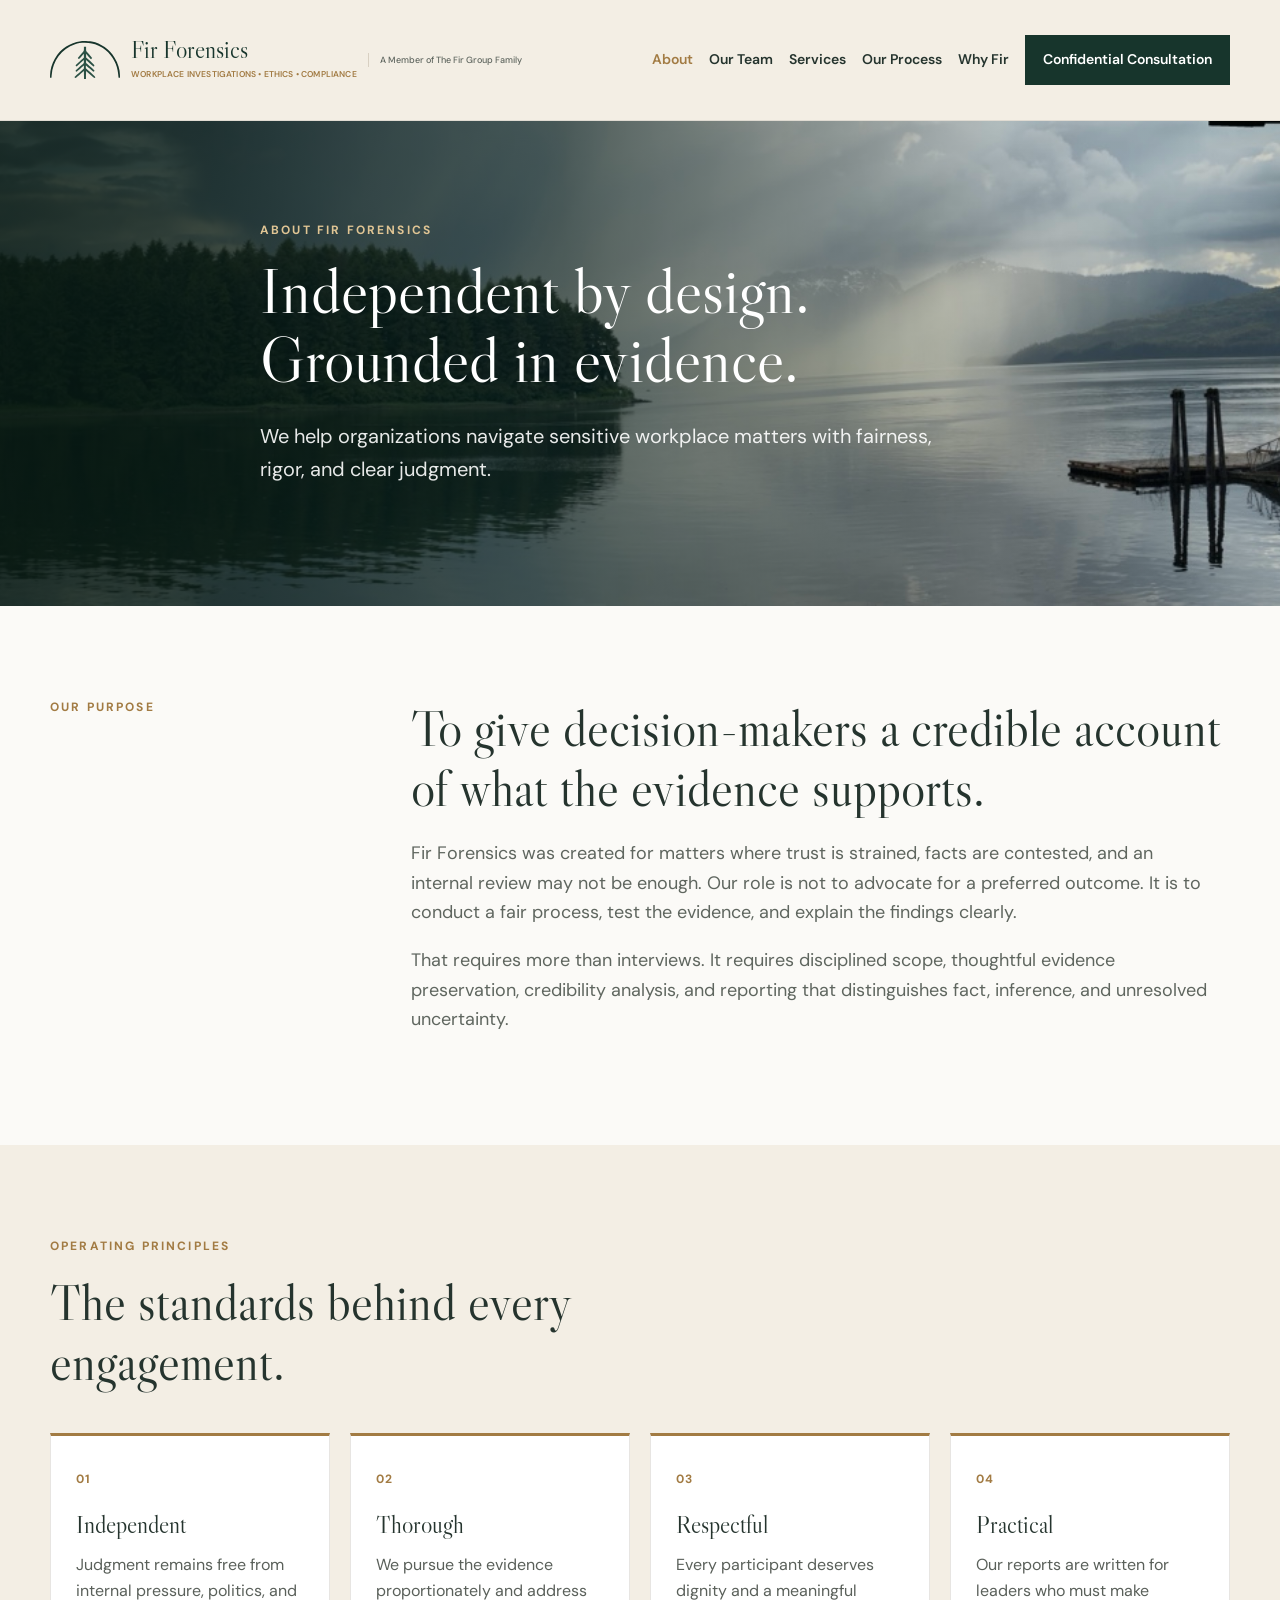
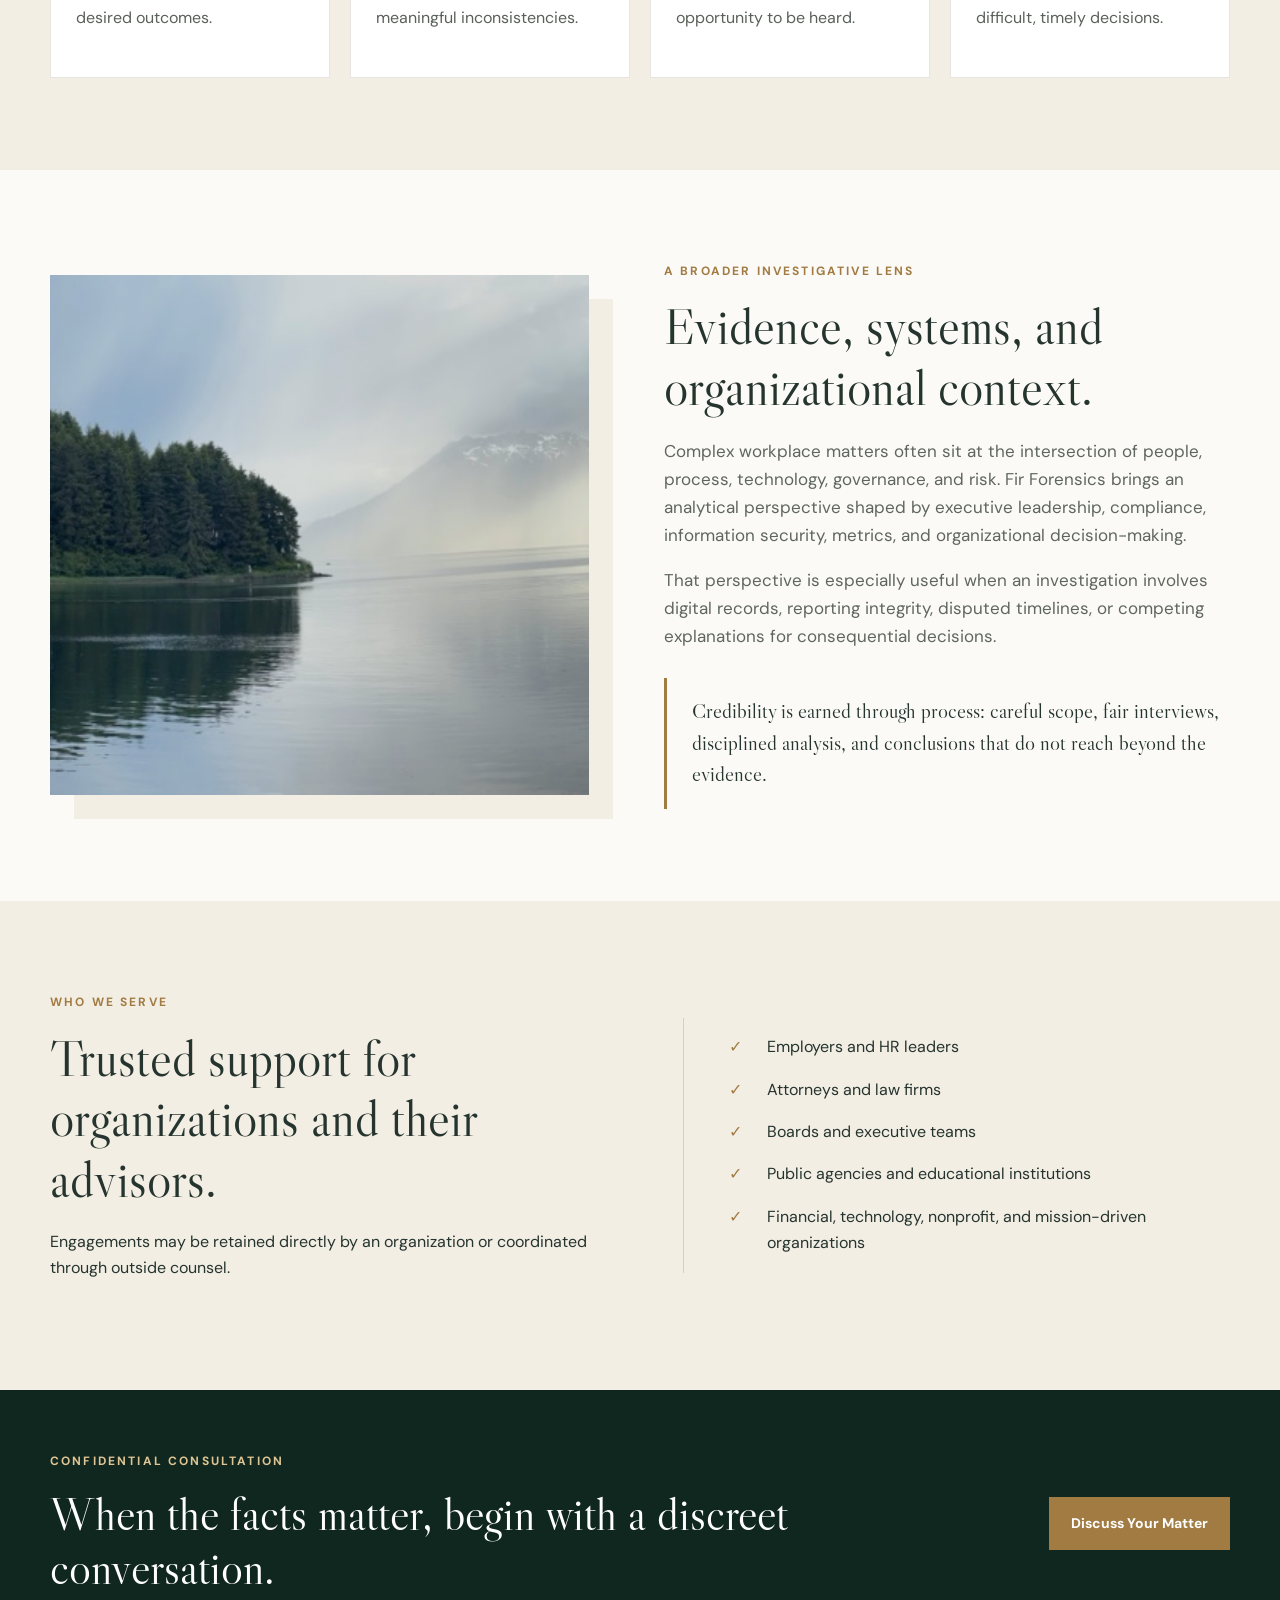
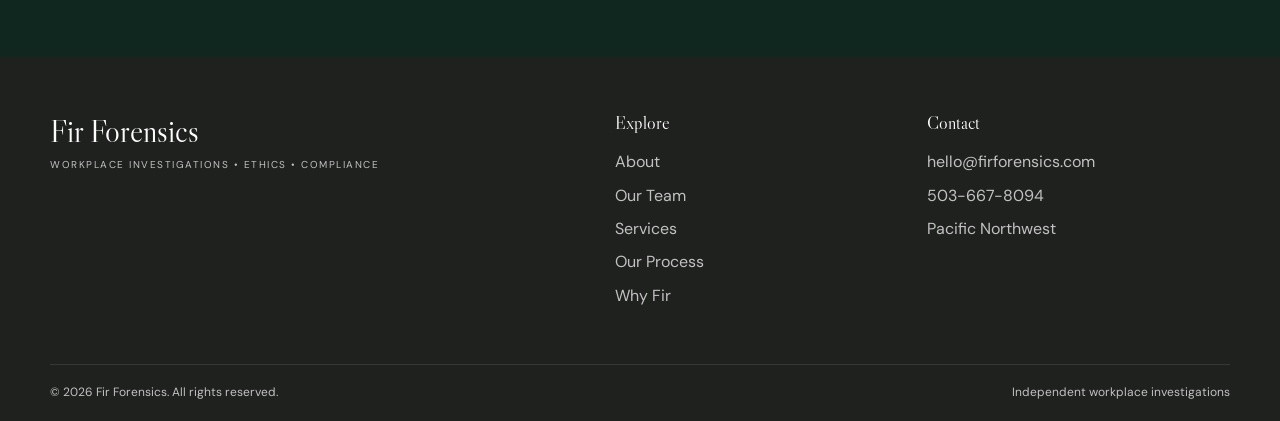
==== about.html @ 48d0655b "Replace hand-coded icon with direct trace of reference logo" ====
<!doctype html><html lang="en"><head><meta charset="utf-8"><meta name="viewport" content="width=device-width,initial-scale=1"><title>About | Fir Forensics</title><meta name="description" content="Learn about Fir Forensics and our independent, evidence-based approach to workplace investigations."><meta name="theme-color" content="#17352c"><link rel="preconnect" href="https://fonts.googleapis.com"><link rel="preconnect" href="https://fonts.gstatic.com" crossorigin><link href="https://fonts.googleapis.com/css2?family=DM+Sans:wght@400;500;600;700&family=Libre+Caslon+Display&display=swap" rel="stylesheet"><link rel="stylesheet" href="css/styles.css"></head><body data-page="about"><a class="skip-link" href="#main">Skip to content</a>
<header class="site-header">
  <div class="container header-inner">
    <div class="brand"><a class="brand-icon-link" href="index.html" aria-label="Fir Forensics home"><svg class="brand-icon" viewBox="0 0 288 156.141338" xmlns="http://www.w3.org/2000/svg" aria-hidden="true"><g transform="translate(-27.5,195.641338) scale(0.1,-0.1)"><path d="M1545 1950 c-251 -39 -419 -101 -603 -224 -208 -138 -340 -279 -476
-509 -111 -189 -186 -449 -189 -662 l-2 -110 30 0 30 0 7 95 c48 611 407 1086
965 1281 115 39 246 59 400 59 225 0 356 -28 569 -123 122 -54 156 -75 282
-176 301 -243 487 -595 523 -994 14 -153 13 -149 46 -145 l28 3 -1 115 c-2
232 -77 472 -222 710 -206 337 -566 591 -937 661 -124 23 -356 33 -450 19z" fill="#17352c"/><path d="M1670 1638 c0 -94 6 -85 -167 -280 -46 -51 -83 -98 -83 -104 0 -6 12
-20 26 -29 30 -20 19 -30 157 134 l62 74 3 -79 3 -79 -52 -45 c-93 -79 -292
-265 -295 -275 -2 -6 8 -18 22 -28 l25 -18 77 68 c42 37 109 97 147 133 l70
65 3 -59 c4 -68 4 -68 -113 -166 -45 -37 -117 -101 -160 -143 -80 -75 -80 -75
-61 -96 11 -11 23 -21 29 -21 10 0 88 65 220 183 l87 79 0 -65 0 -66 -66 -58
c-74 -64 -225 -198 -288 -254 -41 -37 -41 -37 -22 -58 11 -12 24 -21 30 -21
10 0 113 86 285 238 l60 54 3 -164 3 -163 40 0 40 0 1 95 c1 52 2 125 3 162
l1 68 151 -133 c180 -158 192 -166 213 -148 37 31 28 42 -272 305 l-102 89 0
59 c0 32 2 58 5 58 3 0 71 -59 151 -130 80 -72 151 -130 158 -130 16 0 49 36
45 48 -4 9 -55 55 -286 258 l-63 55 0 61 0 60 34 -29 c19 -15 85 -74 147 -130
63 -57 119 -103 126 -103 6 0 19 10 27 22 15 22 14 25 -39 78 -30 30 -109 102
-174 160 l-120 105 0 80 c0 77 0 79 17 60 113 -135 177 -205 187 -205 18 0 48
37 42 52 -4 11 -119 145 -218 255 -27 30 -29 38 -29 118 l0 85 -45 0 -45 0 0
-82z" fill="#2b5145"/></g></svg></a><div class="brand-textstack"><a class="brand-name-link" href="index.html"><strong class="brand-name">Fir Forensics</strong></a><small class="brand-tagline">Workplace Investigations &bull; Ethics &bull; Compliance</small></div><a class="group-badge" href="https://firgroup.org" target="_blank" rel="noopener">A Member of The Fir Group Family</a></div>
    <button class="nav-toggle" type="button" aria-label="Open navigation" aria-expanded="false"><span></span><span></span><span></span></button>
    <nav class="primary-nav" aria-label="Primary navigation">
      <a href="about.html" data-page="about">About</a>
      <a href="team.html" data-page="team">Our Team</a>
      <a href="services.html" data-page="services">Services</a>
      <a href="process.html" data-page="process">Our Process</a>
      <a href="why-fir.html" data-page="why">Why Fir</a>
      <a class="nav-cta" href="contact.html" data-page="contact">Confidential Consultation</a>
    </nav>
  </div>
</header><main id="main">
<section class="subhero about-hero"><div class="hero-shade"></div><div class="container subhero-content"><p class="eyebrow light">About Fir Forensics</p><h1>Independent by design. Grounded in evidence.</h1><p>We help organizations navigate sensitive workplace matters with fairness, rigor, and clear judgment.</p></div></section>
<section class="section"><div class="container split-heading"><p class="eyebrow">Our purpose</p><div><h2>To give decision-makers a credible account of what the evidence supports.</h2><p>Fir Forensics was created for matters where trust is strained, facts are contested, and an internal review may not be enough. Our role is not to advocate for a preferred outcome. It is to conduct a fair process, test the evidence, and explain the findings clearly.</p><p>That requires more than interviews. It requires disciplined scope, thoughtful evidence preservation, credibility analysis, and reporting that distinguishes fact, inference, and unresolved uncertainty.</p></div></div></section>
<section class="section cream"><div class="container"><div class="section-heading"><div><p class="eyebrow">Operating principles</p><h2>The standards behind every engagement.</h2></div></div><div class="card-grid four"><article class="value-card"><span>01</span><h3>Independent</h3><p>Judgment remains free from internal pressure, politics, and desired outcomes.</p></article><article class="value-card"><span>02</span><h3>Thorough</h3><p>We pursue the evidence proportionately and address meaningful inconsistencies.</p></article><article class="value-card"><span>03</span><h3>Respectful</h3><p>Every participant deserves dignity and a meaningful opportunity to be heard.</p></article><article class="value-card"><span>04</span><h3>Practical</h3><p>Our reports are written for leaders who must make difficult, timely decisions.</p></article></div></div></section>
<section class="section"><div class="container image-copy"><div class="photo-panel"></div><div><p class="eyebrow">A broader investigative lens</p><h2>Evidence, systems, and organizational context.</h2><p>Complex workplace matters often sit at the intersection of people, process, technology, governance, and risk. Fir Forensics brings an analytical perspective shaped by executive leadership, compliance, information security, metrics, and organizational decision-making.</p><p>That perspective is especially useful when an investigation involves digital records, reporting integrity, disputed timelines, or competing explanations for consequential decisions.</p><blockquote>Credibility is earned through process: careful scope, fair interviews, disciplined analysis, and conclusions that do not reach beyond the evidence.</blockquote></div></div></section>
<section class="section cream"><div class="container who-grid"><div><p class="eyebrow">Who we serve</p><h2>Trusted support for organizations and their advisors.</h2><p>Engagements may be retained directly by an organization or coordinated through outside counsel.</p></div><div class="audience-list"><p><span>✓</span>Employers and HR leaders</p><p><span>✓</span>Attorneys and law firms</p><p><span>✓</span>Boards and executive teams</p><p><span>✓</span>Public agencies and educational institutions</p><p><span>✓</span>Financial, technology, nonprofit, and mission-driven organizations</p></div></div></section></main><section class="final-cta">
  <div class="container final-cta-inner">
    <div><p class="eyebrow light">Confidential consultation</p><h2>When the facts matter, begin with a discreet conversation.</h2></div>
    <a class="button button-gold" href="contact.html">Discuss Your Matter</a>
  </div>
</section>
<footer class="site-footer">
  <div class="container footer-main">
    <a class="footer-brand" href="index.html"><strong>Fir Forensics</strong><span>Workplace Investigations • Ethics • Compliance</span></a>
    <div><h3>Explore</h3><a href="about.html">About</a><a href="team.html">Our Team</a><a href="services.html">Services</a><a href="process.html">Our Process</a><a href="why-fir.html">Why Fir</a></div>
    <div><h3>Contact</h3><a href="mailto:hello@firforensics.com">hello@firforensics.com</a><a href="tel:+15036678094">503-667-8094</a><span>Pacific Northwest</span></div>
  </div>
  <div class="container footer-bottom"><span>© <span id="year"></span> Fir Forensics. All rights reserved.</span><span>Independent workplace investigations</span></div>
</footer>
<script src="js/script.js"></script></body></html>
---- css/styles.css ----
:root{--forest:#17352c;--forest-dark:#10271f;--forest-soft:#2b5145;--gold:#a27b43;--gold-light:#c9a66f;--cream:#f3eee4;--paper:#fbfaf7;--ink:#25342e;--muted:#5f665f;--line:#d8d0c2;--serif:"Libre Caslon Display",Georgia,serif;--sans:"DM Sans",Arial,sans-serif}*{box-sizing:border-box}html{scroll-behavior:smooth}body{margin:0;color:var(--ink);background:var(--paper);font-family:var(--sans);line-height:1.65}a{color:inherit;text-decoration:none}img{max-width:100%}.container{width:min(1180px,calc(100% - 48px));margin:auto}.skip-link{position:absolute;left:-999px;top:8px;background:#fff;padding:10px;z-index:99}.skip-link:focus{left:8px}.group-badge{font-size:9px;letter-spacing:0;font-weight:500;color:var(--muted);white-space:nowrap}.group-badge:hover{color:var(--gold)}.site-header{position:relative;background:var(--cream);border-bottom:1px solid rgba(0,0,0,.08);z-index:10}.header-inner{min-height:120px;display:flex;align-items:center;justify-content:space-between;gap:30px}.brand{display:flex;align-items:center;gap:11px;color:var(--forest)}.brand-icon-link{display:flex;align-items:center}.brand-icon{display:block;width:70px;height:auto;flex-shrink:0}.brand-textstack{display:flex;flex-direction:column;justify-content:center;gap:1px}.brand-name{font:400 24px var(--serif);color:var(--forest);line-height:1;letter-spacing:.005em;white-space:nowrap}.brand-tagline{font-size:8.5px;letter-spacing:.02em;text-transform:uppercase;color:var(--gold);font-weight:600;white-space:nowrap;display:block}.group-badge{padding-left:11px;border-left:1px solid var(--line)}.primary-nav{display:flex;align-items:center;gap:16px;font-size:14px;font-weight:600}.primary-nav a{padding:8px 0;white-space:nowrap}.primary-nav a.active{color:var(--gold)}.nav-cta{background:var(--forest);color:#fff!important;padding:13px 18px!important}.nav-toggle{display:none;border:0;background:none;padding:8px}.nav-toggle span{display:block;width:25px;height:2px;background:var(--forest);margin:5px}.hero,.subhero{position:relative;background-size:cover;background-position:center;color:#fff}.home-hero{background-image:url('../images/gorge.jpeg')}.about-hero{background-image:url('../images/harbor-rain.jpeg');background-position:center 46%}.services-hero{background-image:url('../images/coastal-sunset.jpeg');background-position:center 54%}.process-hero{background-image:url('../images/harbor-rain.jpeg');background-position:center 62%}.why-hero{background-image:url('../images/coastal-sunset.jpeg');background-position:center 40%}.team-hero{background-image:url('../images/gorge.jpeg');background-position:center 58%}.contact-hero{background-image:linear-gradient(120deg,#10271f,#2b5145)}.home-hero{min-height:650px;display:flex;align-items:center;background-position:center 48%}.subhero{min-height:485px;display:flex;align-items:center;background-position:center 46%}.services-hero{background-position:center 54%}.process-hero{background-position:center 45%}.contact-hero{background-position:center 59%}.hero-shade{position:absolute;inset:0;background:linear-gradient(90deg,rgba(8,25,17,.86) 0%,rgba(8,25,17,.65) 44%,rgba(8,25,17,.18) 78%)}.hero-content,.subhero-content{position:relative;z-index:1;padding:95px 0;max-width:760px}.eyebrow{font-size:12px;text-transform:uppercase;letter-spacing:.18em;font-weight:700;color:var(--gold);margin:0 0 15px}.eyebrow.light{color:#e0c594}.hero h1,.subhero h1{font:400 clamp(47px,6vw,78px)/1.08 var(--serif);margin:0 0 25px}.subhero h1{font-size:clamp(43px,5vw,68px)}.hero-lede,.subhero-content>p:last-child{font-size:20px;max-width:690px;color:rgba(255,255,255,.9)}.button-row{display:flex;gap:14px;flex-wrap:wrap;margin-top:34px}.button{display:inline-flex;justify-content:center;align-items:center;padding:14px 21px;font-weight:700;font-size:14px;border:1px solid transparent}.button-gold{background:var(--gold);color:#fff}.button-ghost{border-color:rgba(255,255,255,.65);color:#fff}.button-dark{background:var(--forest);color:#fff}.trust-bar{background:var(--forest-dark);color:#fff}.trust-grid{display:grid;grid-template-columns:repeat(3,1fr)}.trust-grid div{padding:28px 34px;border-right:1px solid rgba(255,255,255,.12)}.trust-grid div:last-child{border:0}.trust-grid strong,.trust-grid span{display:block}.trust-grid strong{font:400 22px var(--serif);color:#e2c99f}.trust-grid span{font-size:13px;color:rgba(255,255,255,.72);margin-top:5px}.section{padding:92px 0}.cream{background:var(--cream)}.forest{background:var(--forest);color:#fff}.split-heading{display:grid;grid-template-columns:.7fr 2fr;gap:75px}.split-heading h2,.section-heading h2,.image-copy h2,.who-grid h2,.contact-layout h2,.process-preview h2{font:400 clamp(34px,4vw,52px)/1.18 var(--serif);margin:0 0 20px}.split-heading p:not(.eyebrow){font-size:18px;color:var(--muted);max-width:800px}.section-heading{display:flex;justify-content:space-between;gap:40px;align-items:end;margin-bottom:40px}.section-heading>div{max-width:760px}.section-heading h2{margin-bottom:0}.section-note,.section-heading>p{max-width:360px;color:var(--muted);font-size:14px}.text-link{color:var(--forest);font-weight:700}.text-link.light{color:#e0c594}.card-grid{display:grid;gap:20px}.card-grid.four{grid-template-columns:repeat(4,1fr)}.card-grid.three{grid-template-columns:repeat(3,1fr)}.service-card,.value-card{background:#fff;border:1px solid rgba(100,90,70,.15);border-top:3px solid var(--gold);padding:29px 25px;min-height:245px}.service-card span,.value-card>span{color:var(--gold);font-weight:700;font-size:12px;letter-spacing:.1em}.service-card h3,.value-card h3{font:400 24px/1.2 var(--serif);margin:20px 0 12px}.service-card p,.value-card p{color:#5a605a;margin:0}.why-grid{display:grid;grid-template-columns:1fr 1.1fr;gap:80px;align-items:start}.why-grid h2{font:400 clamp(35px,4vw,52px)/1.17 var(--serif);margin:0 0 18px}.why-grid>div:first-child>p:not(.eyebrow){color:rgba(255,255,255,.75);font-size:17px}.principle-list>div{display:grid;grid-template-columns:55px 1fr;gap:18px;padding:20px 0;border-bottom:1px solid rgba(255,255,255,.14)}.principle-list b{color:#d1ad72}.principle-list strong,.principle-list small{display:block}.principle-list strong{font:400 21px var(--serif)}.principle-list small{color:rgba(255,255,255,.67);margin-top:4px}.case-grid{display:grid;grid-template-columns:repeat(3,1fr);gap:22px}.case-grid article{background:#fff;border:1px solid var(--line);padding:30px}.case-grid span{color:var(--gold);font-size:11px;font-weight:700;text-transform:uppercase;letter-spacing:.15em}.case-grid h3{font:400 25px/1.25 var(--serif);margin:14px 0}.case-grid p{color:#59605a;font-size:15px}.process-preview{display:grid;grid-template-columns:1.05fr 1fr;gap:80px;align-items:center}.process-preview ol{list-style:none;margin:0;padding:0}.process-preview li{display:grid;grid-template-columns:55px 1fr;padding:16px 0;border-bottom:1px solid var(--line);font:400 22px var(--serif)}.process-preview li span{font:700 12px var(--sans);color:var(--gold)}.image-copy{display:grid;grid-template-columns:1fr 1.05fr;gap:75px;align-items:center}.image-copy.reverse .photo-panel{order:2}.photo-panel{min-height:520px;background:linear-gradient(rgba(23,53,44,.08),rgba(23,53,44,.08)),url('../images/harbor-rain.jpeg') center/cover;box-shadow:24px 24px 0 var(--cream)}.image-copy p:not(.eyebrow){color:var(--muted);font-size:17px}.image-copy blockquote{border-left:3px solid var(--gold);padding:18px 0 18px 25px;margin:28px 0 0;font:400 21px/1.5 var(--serif)}.who-grid{display:grid;grid-template-columns:1fr 1fr;gap:85px;align-items:center}.audience-list{border-left:1px solid var(--line);padding-left:45px}.audience-list p{display:grid;grid-template-columns:26px 1fr;gap:12px}.audience-list span{color:var(--gold)}.service-detail{padding:75px 0;background:#fff}.service-detail.alternate{background:var(--cream)}.detail-grid{display:grid;grid-template-columns:70px 1.35fr .75fr;gap:45px}.detail-number{font:400 40px var(--serif);color:var(--gold)}.detail-grid h2{font:400 clamp(32px,4vw,48px)/1.2 var(--serif);margin:0 0 15px}.detail-grid .lead{font:400 20px/1.55 var(--serif);color:#39483f}.detail-grid p{color:var(--muted)}.detail-grid aside{border-left:1px solid var(--line);padding-left:30px}.detail-grid aside h3{font:400 21px var(--serif)}.detail-grid ul{list-style:none;padding:0}.detail-grid li{padding:8px 0 8px 19px;border-bottom:1px solid rgba(0,0,0,.08);position:relative;color:#525a54}.detail-grid li:before{content:"";position:absolute;left:0;top:17px;width:6px;height:6px;border:1px solid var(--gold);transform:rotate(45deg)}.timeline{position:relative}.timeline:before{content:"";position:absolute;left:52px;top:0;bottom:0;width:1px;background:var(--line)}.timeline article{display:grid;grid-template-columns:105px 1fr;gap:30px;padding:0 0 60px}.timeline article>span{width:58px;height:58px;border-radius:50%;background:var(--forest);color:#fff;display:grid;place-items:center;font-weight:700;z-index:1}.timeline h2{font:400 clamp(29px,3.4vw,43px)/1.2 var(--serif);margin:0 0 13px}.timeline p{color:var(--muted);max-width:790px}.timeline ul{display:flex;gap:10px;flex-wrap:wrap;list-style:none;padding:0}.timeline li{background:#fff;border:1px solid var(--line);padding:7px 11px;font-size:13px}.differentiator-grid{display:grid;grid-template-columns:repeat(3,1fr);gap:1px;background:rgba(255,255,255,.13)}.differentiator-grid article{background:var(--forest);padding:35px}.differentiator-grid span{color:#d1ad72;font-size:12px;font-weight:700}.differentiator-grid h3{font:400 24px var(--serif)}.differentiator-grid p{color:rgba(255,255,255,.72)}.contact-layout{display:grid;grid-template-columns:1fr 1fr;gap:85px}.contact-layout>div>p{color:var(--muted);font-size:17px}.contact-details{display:grid;gap:20px;margin:35px 0}.contact-details div{border-bottom:1px solid var(--line);padding-bottom:14px}.contact-details small,.contact-details a,.contact-details span{display:block}.contact-details small{text-transform:uppercase;letter-spacing:.12em;color:var(--gold);font-weight:700}.contact-details a,.contact-details span{font:400 20px var(--serif);margin-top:4px}.notice{background:var(--cream);padding:18px;font-size:13px}.contact-form{background:#fff;border:1px solid var(--line);padding:35px;display:grid;gap:17px}.contact-form label{display:grid;gap:7px;font-size:13px;font-weight:700}.contact-form input,.contact-form select,.contact-form textarea{width:100%;border:1px solid #cfc7b9;background:#fbfaf7;padding:12px;font:inherit}.form-note{font-size:12px;color:var(--muted);margin:0}.final-cta{background:var(--forest-dark);color:#fff;padding:62px 0}.final-cta-inner{display:flex;justify-content:space-between;align-items:center;gap:40px}.final-cta h2{font:400 clamp(30px,4vw,46px)/1.18 var(--serif);margin:0;max-width:800px}.site-footer{background:#1f211f;color:rgba(255,255,255,.72)}.footer-main{display:grid;grid-template-columns:2fr 1fr 1.2fr;gap:60px;padding:55px 0}.footer-main>div{display:flex;flex-direction:column;gap:7px}.footer-main h3{font:400 18px var(--serif);color:#fff;margin:0 0 8px}.footer-brand strong,.footer-brand span{display:block}.footer-brand strong{font:400 31px var(--serif);color:#fff}.footer-brand span{font-size:10px;text-transform:uppercase;letter-spacing:.15em;margin-top:7px}.footer-bottom{border-top:1px solid rgba(255,255,255,.1);padding:18px 0;display:flex;justify-content:space-between;font-size:12px}.reveal{opacity:0;transform:translateY(15px);transition:.65s ease}.reveal.visible{opacity:1;transform:none}
@media(max-width:1040px){.nav-toggle{display:block}.primary-nav{display:none;position:absolute;top:104px;left:0;right:0;background:#fff;flex-direction:column;align-items:stretch;padding:25px 30px;box-shadow:0 15px 25px rgba(0,0,0,.1)}.primary-nav.open{display:flex}.nav-cta{text-align:center}.card-grid.four{grid-template-columns:repeat(2,1fr)}.case-grid,.differentiator-grid{grid-template-columns:1fr 1fr}.detail-grid{grid-template-columns:55px 1fr}.detail-grid aside{grid-column:2;border-left:0;border-top:1px solid var(--line);padding:25px 0 0}.split-heading,.why-grid,.image-copy,.who-grid,.process-preview,.contact-layout{grid-template-columns:1fr;gap:40px}.image-copy.reverse .photo-panel{order:0}.final-cta-inner{align-items:flex-start}.footer-main{grid-template-columns:1.4fr 1fr 1fr}}
@media(max-width:680px){.container{width:min(100% - 28px,1180px)}.header-inner{min-height:88px}.brand-icon{width:56px}.brand-name{font-size:20px}.brand-tagline{font-size:9px}.group-badge{display:none}.primary-nav{top:88px}.home-hero{min-height:600px;background-position:62% center}.subhero{min-height:430px;background-position:62% center}.hero-shade{background:rgba(8,25,17,.68)}.hero-content,.subhero-content{padding:70px 0}.section{padding:68px 0}.trust-grid,.card-grid.four,.card-grid.three,.case-grid,.differentiator-grid{grid-template-columns:1fr}.trust-grid div{border-right:0;border-bottom:1px solid rgba(255,255,255,.12)}.section-heading{display:block}.section-heading .text-link{display:inline-block;margin-top:18px}.service-card,.value-card{min-height:auto}.photo-panel{min-height:330px;box-shadow:12px 12px 0 var(--cream)}.detail-grid{grid-template-columns:1fr;gap:15px}.detail-grid aside{grid-column:auto}.timeline:before{left:27px}.timeline article{grid-template-columns:58px 1fr;gap:18px}.timeline article>span{width:54px;height:54px}.timeline ul{display:block}.final-cta-inner,.footer-bottom{flex-direction:column;align-items:flex-start}.footer-main{grid-template-columns:1fr;gap:30px}.contact-form{padding:24px}}
.team-grid{display:grid;gap:42px}.team-profile{display:grid;grid-template-columns:minmax(270px,.72fr) 1.35fr;gap:52px;align-items:stretch;background:#fff;border:1px solid var(--line);padding:28px}.team-profile.reverse{grid-template-columns:1.35fr minmax(270px,.72fr)}.team-profile.reverse img{order:2}.team-profile img{width:100%;height:100%;min-height:430px;object-fit:cover;object-position:center top}.team-copy{padding:20px 14px}.team-copy h2{font:400 clamp(34px,4vw,49px)/1.12 var(--serif);margin:0 0 18px}.team-copy>p:not(.eyebrow){color:var(--muted);font-size:16px}.team-copy ul{list-style:none;padding:0;margin:24px 0}.team-copy li{position:relative;padding:9px 0 9px 22px;border-bottom:1px solid rgba(0,0,0,.08)}.team-copy li:before{content:"";position:absolute;left:1px;top:18px;width:7px;height:7px;border:1px solid var(--gold);transform:rotate(45deg)}
@media(max-width:1000px){.team-profile,.team-profile.reverse{grid-template-columns:1fr}.team-profile.reverse img{order:0}.brand-icon{width:80px}.brand-name{font-size:26px}}
@media(max-width:680px){.brand-icon{width:52px}.brand-name{font-size:19px}.team-profile{padding:18px;gap:22px}.team-profile img{min-height:330px}.team-copy{padding:6px}}

/* Team page portrait refinement */
.team-profile,
.team-profile.reverse{
  grid-template-columns:220px 1fr;
  align-items:start;
}
.team-profile.reverse{
  grid-template-columns:1fr 220px;
}
.team-profile img{
  width:220px;
  height:220px;
  min-height:0;
  aspect-ratio:1 / 1;
  border-radius:50%;
  object-fit:cover;
  object-position:center top;
  border:6px solid #fff;
  box-shadow:0 0 0 1px var(--line),0 10px 28px rgba(16,39,31,.12);
  align-self:start;
}
@media(max-width:1000px){
  .team-profile,
  .team-profile.reverse{
    grid-template-columns:180px 1fr;
  }
  .team-profile.reverse{
    grid-template-columns:1fr 180px;
  }
  .team-profile img{
    width:180px;
    height:180px;
  }
}
@media(max-width:760px){
  .team-profile,
  .team-profile.reverse{
    grid-template-columns:1fr;
  }
  .team-profile.reverse img{
    order:0;
  }
  .team-profile img{
    width:160px;
    height:160px;
    justify-self:center;
  }
  .team-copy{
    text-align:left;
  }
}

/* Version 3.1 refinements */
.team-role{margin:-8px 0 20px;color:var(--forest);font:400 18px/1.55 var(--serif)}
.team-role em{color:var(--muted)}
.team-role strong{font-weight:400;color:var(--forest)}
.why-photo-panel{background-image:linear-gradient(rgba(23,53,44,.08),rgba(23,53,44,.08)),url('../images/gorge.jpeg');background-position:center 55%}

/* Version 3.2: equal co-founder presentation */
.team-grid{grid-template-columns:repeat(2,minmax(0,1fr));align-items:stretch}
.team-profile,.team-profile.reverse{grid-template-columns:170px 1fr;gap:30px;height:100%;align-items:start}
.team-profile.reverse img{order:0}
.team-profile img{width:170px;height:170px}
.team-copy{padding:6px 4px}
.team-copy h2{font-size:clamp(31px,3.2vw,43px);margin-bottom:12px}
.team-role{min-height:64px;margin:-4px 0 18px}
@media(max-width:1000px){.team-grid{grid-template-columns:1fr}.team-profile,.team-profile.reverse{grid-template-columns:180px 1fr}.team-profile img{width:180px;height:180px}.team-role{min-height:0}}
@media(max-width:760px){.team-profile,.team-profile.reverse{grid-template-columns:1fr}.team-profile img{width:155px;height:155px}}
@media(max-width:460px){.brand-tagline{white-space:normal;max-width:150px;line-height:1.35}.group-badge{white-space:normal;max-width:150px;line-height:1.35}.brand-icon{width:46px}.brand-name{font-size:17px}}
@media(max-width:1230px) and (min-width:1041px){.group-badge{white-space:normal;max-width:150px;line-height:1.3;font-size:8.5px}.brand-tagline{font-size:8px}.brand-icon{width:60px}.brand-name{font-size:21px}.brand{gap:9px}}
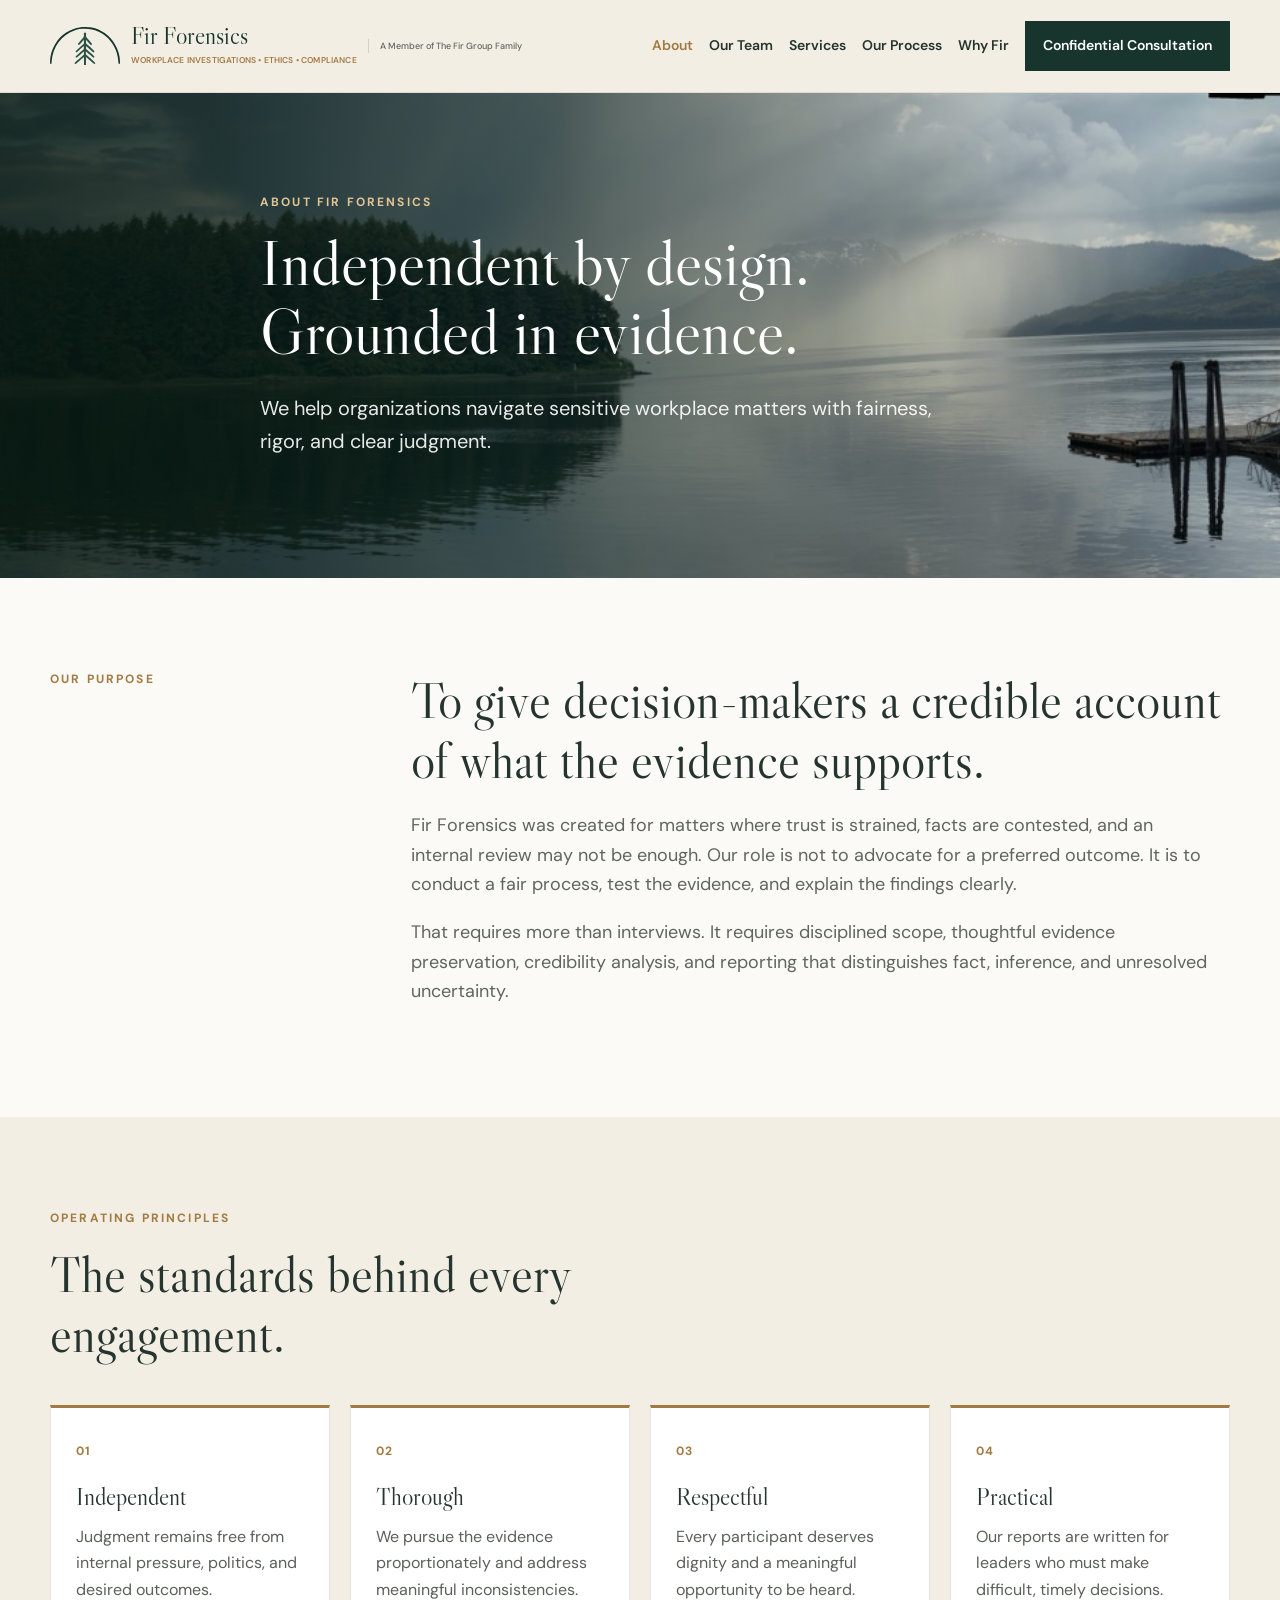
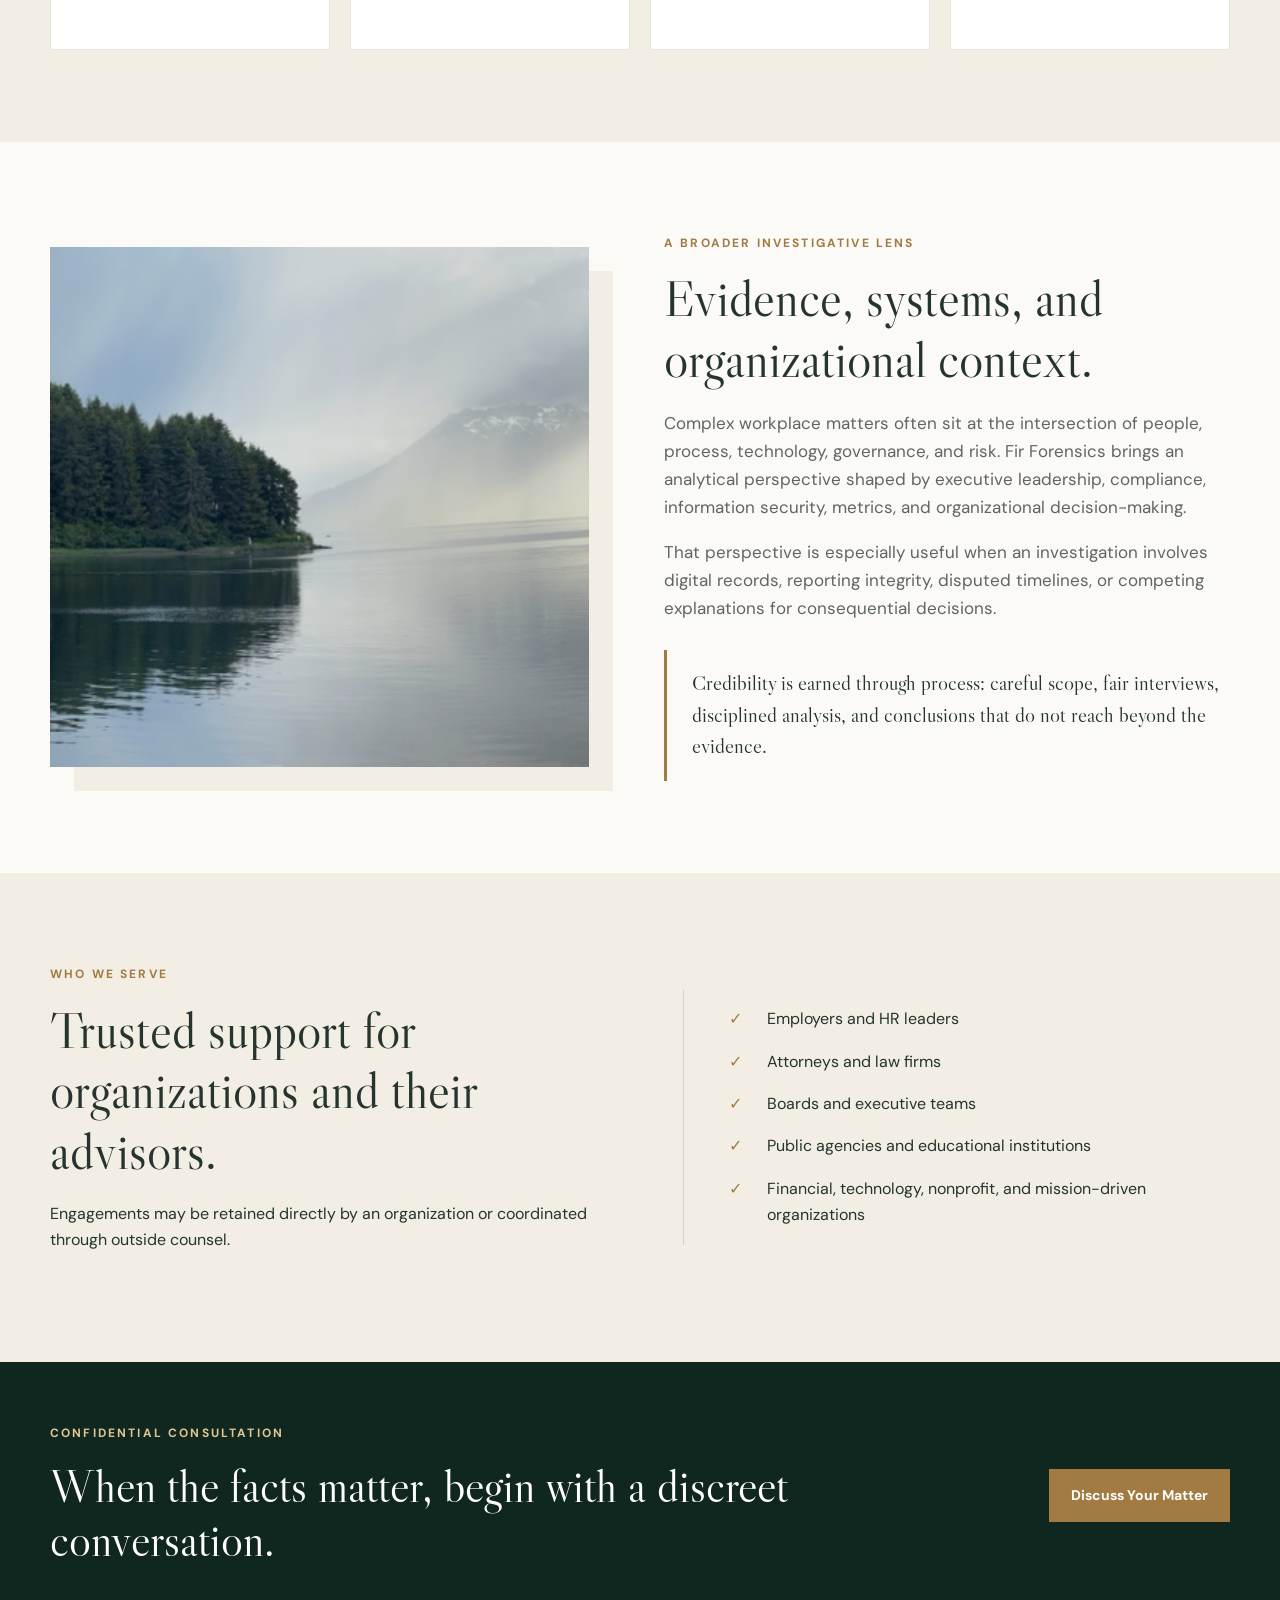
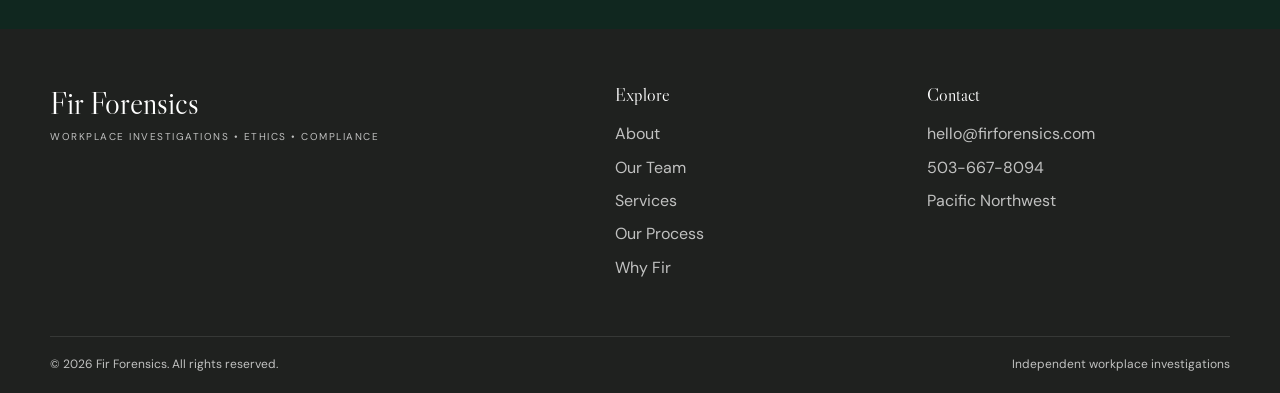
==== commit bab2aa9b: "Fix Why Fir page typography consistency and add favicons" ====
--- a/about.html
+++ b/about.html
@@ -1,4 +1,4 @@
-<!doctype html><html lang="en"><head><meta charset="utf-8"><meta name="viewport" content="width=device-width,initial-scale=1"><title>About | Fir Forensics</title><meta name="description" content="Learn about Fir Forensics and our independent, evidence-based approach to workplace investigations."><meta name="theme-color" content="#17352c"><link rel="preconnect" href="https://fonts.googleapis.com"><link rel="preconnect" href="https://fonts.gstatic.com" crossorigin><link href="https://fonts.googleapis.com/css2?family=DM+Sans:wght@400;500;600;700&family=Libre+Caslon+Display&display=swap" rel="stylesheet"><link rel="stylesheet" href="css/styles.css"></head><body data-page="about"><a class="skip-link" href="#main">Skip to content</a>
+<!doctype html><html lang="en"><head><link rel="icon" href="images/favicon.svg" type="image/svg+xml"><link rel="icon" href="images/favicon-32.png" sizes="32x32" type="image/png"><link rel="icon" href="images/favicon.ico" sizes="any"><link rel="apple-touch-icon" href="images/apple-touch-icon.png"><meta charset="utf-8"><meta name="viewport" content="width=device-width,initial-scale=1"><title>About | Fir Forensics</title><meta name="description" content="Learn about Fir Forensics and our independent, evidence-based approach to workplace investigations."><meta name="theme-color" content="#17352c"><link rel="preconnect" href="https://fonts.googleapis.com"><link rel="preconnect" href="https://fonts.gstatic.com" crossorigin><link href="https://fonts.googleapis.com/css2?family=DM+Sans:wght@400;500;600;700&family=Libre+Caslon+Display&display=swap" rel="stylesheet"><link rel="stylesheet" href="css/styles.css?v=12684427"></head><body data-page="about"><a class="skip-link" href="#main">Skip to content</a>
 <header class="site-header">
   <div class="container header-inner">
     <div class="brand"><a class="brand-icon-link" href="index.html" aria-label="Fir Forensics home"><svg class="brand-icon" viewBox="0 0 288 156.141338" xmlns="http://www.w3.org/2000/svg" aria-hidden="true"><g transform="translate(-27.5,195.641338) scale(0.1,-0.1)"><path d="M1545 1950 c-251 -39 -419 -101 -603 -224 -208 -138 -340 -279 -476
--- a/css/styles.css
+++ b/css/styles.css
@@ -1,4 +1,4 @@
-:root{--forest:#17352c;--forest-dark:#10271f;--forest-soft:#2b5145;--gold:#a27b43;--gold-light:#c9a66f;--cream:#f3eee4;--paper:#fbfaf7;--ink:#25342e;--muted:#5f665f;--line:#d8d0c2;--serif:"Libre Caslon Display",Georgia,serif;--sans:"DM Sans",Arial,sans-serif}*{box-sizing:border-box}html{scroll-behavior:smooth}body{margin:0;color:var(--ink);background:var(--paper);font-family:var(--sans);line-height:1.65}a{color:inherit;text-decoration:none}img{max-width:100%}.container{width:min(1180px,calc(100% - 48px));margin:auto}.skip-link{position:absolute;left:-999px;top:8px;background:#fff;padding:10px;z-index:99}.skip-link:focus{left:8px}.group-badge{font-size:9px;letter-spacing:0;font-weight:500;color:var(--muted);white-space:nowrap}.group-badge:hover{color:var(--gold)}.site-header{position:relative;background:var(--cream);border-bottom:1px solid rgba(0,0,0,.08);z-index:10}.header-inner{min-height:120px;display:flex;align-items:center;justify-content:space-between;gap:30px}.brand{display:flex;align-items:center;gap:11px;color:var(--forest)}.brand-icon-link{display:flex;align-items:center}.brand-icon{display:block;width:70px;height:auto;flex-shrink:0}.brand-textstack{display:flex;flex-direction:column;justify-content:center;gap:1px}.brand-name{font:400 24px var(--serif);color:var(--forest);line-height:1;letter-spacing:.005em;white-space:nowrap}.brand-tagline{font-size:8.5px;letter-spacing:.02em;text-transform:uppercase;color:var(--gold);font-weight:600;white-space:nowrap;display:block}.group-badge{padding-left:11px;border-left:1px solid var(--line)}.primary-nav{display:flex;align-items:center;gap:16px;font-size:14px;font-weight:600}.primary-nav a{padding:8px 0;white-space:nowrap}.primary-nav a.active{color:var(--gold)}.nav-cta{background:var(--forest);color:#fff!important;padding:13px 18px!important}.nav-toggle{display:none;border:0;background:none;padding:8px}.nav-toggle span{display:block;width:25px;height:2px;background:var(--forest);margin:5px}.hero,.subhero{position:relative;background-size:cover;background-position:center;color:#fff}.home-hero{background-image:url('../images/gorge.jpeg')}.about-hero{background-image:url('../images/harbor-rain.jpeg');background-position:center 46%}.services-hero{background-image:url('../images/coastal-sunset.jpeg');background-position:center 54%}.process-hero{background-image:url('../images/harbor-rain.jpeg');background-position:center 62%}.why-hero{background-image:url('../images/coastal-sunset.jpeg');background-position:center 40%}.team-hero{background-image:url('../images/gorge.jpeg');background-position:center 58%}.contact-hero{background-image:linear-gradient(120deg,#10271f,#2b5145)}.home-hero{min-height:650px;display:flex;align-items:center;background-position:center 48%}.subhero{min-height:485px;display:flex;align-items:center;background-position:center 46%}.services-hero{background-position:center 54%}.process-hero{background-position:center 45%}.contact-hero{background-position:center 59%}.hero-shade{position:absolute;inset:0;background:linear-gradient(90deg,rgba(8,25,17,.86) 0%,rgba(8,25,17,.65) 44%,rgba(8,25,17,.18) 78%)}.hero-content,.subhero-content{position:relative;z-index:1;padding:95px 0;max-width:760px}.eyebrow{font-size:12px;text-transform:uppercase;letter-spacing:.18em;font-weight:700;color:var(--gold);margin:0 0 15px}.eyebrow.light{color:#e0c594}.hero h1,.subhero h1{font:400 clamp(47px,6vw,78px)/1.08 var(--serif);margin:0 0 25px}.subhero h1{font-size:clamp(43px,5vw,68px)}.hero-lede,.subhero-content>p:last-child{font-size:20px;max-width:690px;color:rgba(255,255,255,.9)}.button-row{display:flex;gap:14px;flex-wrap:wrap;margin-top:34px}.button{display:inline-flex;justify-content:center;align-items:center;padding:14px 21px;font-weight:700;font-size:14px;border:1px solid transparent}.button-gold{background:var(--gold);color:#fff}.button-ghost{border-color:rgba(255,255,255,.65);color:#fff}.button-dark{background:var(--forest);color:#fff}.trust-bar{background:var(--forest-dark);color:#fff}.trust-grid{display:grid;grid-template-columns:repeat(3,1fr)}.trust-grid div{padding:28px 34px;border-right:1px solid rgba(255,255,255,.12)}.trust-grid div:last-child{border:0}.trust-grid strong,.trust-grid span{display:block}.trust-grid strong{font:400 22px var(--serif);color:#e2c99f}.trust-grid span{font-size:13px;color:rgba(255,255,255,.72);margin-top:5px}.section{padding:92px 0}.cream{background:var(--cream)}.forest{background:var(--forest);color:#fff}.split-heading{display:grid;grid-template-columns:.7fr 2fr;gap:75px}.split-heading h2,.section-heading h2,.image-copy h2,.who-grid h2,.contact-layout h2,.process-preview h2{font:400 clamp(34px,4vw,52px)/1.18 var(--serif);margin:0 0 20px}.split-heading p:not(.eyebrow){font-size:18px;color:var(--muted);max-width:800px}.section-heading{display:flex;justify-content:space-between;gap:40px;align-items:end;margin-bottom:40px}.section-heading>div{max-width:760px}.section-heading h2{margin-bottom:0}.section-note,.section-heading>p{max-width:360px;color:var(--muted);font-size:14px}.text-link{color:var(--forest);font-weight:700}.text-link.light{color:#e0c594}.card-grid{display:grid;gap:20px}.card-grid.four{grid-template-columns:repeat(4,1fr)}.card-grid.three{grid-template-columns:repeat(3,1fr)}.service-card,.value-card{background:#fff;border:1px solid rgba(100,90,70,.15);border-top:3px solid var(--gold);padding:29px 25px;min-height:245px}.service-card span,.value-card>span{color:var(--gold);font-weight:700;font-size:12px;letter-spacing:.1em}.service-card h3,.value-card h3{font:400 24px/1.2 var(--serif);margin:20px 0 12px}.service-card p,.value-card p{color:#5a605a;margin:0}.why-grid{display:grid;grid-template-columns:1fr 1.1fr;gap:80px;align-items:start}.why-grid h2{font:400 clamp(35px,4vw,52px)/1.17 var(--serif);margin:0 0 18px}.why-grid>div:first-child>p:not(.eyebrow){color:rgba(255,255,255,.75);font-size:17px}.principle-list>div{display:grid;grid-template-columns:55px 1fr;gap:18px;padding:20px 0;border-bottom:1px solid rgba(255,255,255,.14)}.principle-list b{color:#d1ad72}.principle-list strong,.principle-list small{display:block}.principle-list strong{font:400 21px var(--serif)}.principle-list small{color:rgba(255,255,255,.67);margin-top:4px}.case-grid{display:grid;grid-template-columns:repeat(3,1fr);gap:22px}.case-grid article{background:#fff;border:1px solid var(--line);padding:30px}.case-grid span{color:var(--gold);font-size:11px;font-weight:700;text-transform:uppercase;letter-spacing:.15em}.case-grid h3{font:400 25px/1.25 var(--serif);margin:14px 0}.case-grid p{color:#59605a;font-size:15px}.process-preview{display:grid;grid-template-columns:1.05fr 1fr;gap:80px;align-items:center}.process-preview ol{list-style:none;margin:0;padding:0}.process-preview li{display:grid;grid-template-columns:55px 1fr;padding:16px 0;border-bottom:1px solid var(--line);font:400 22px var(--serif)}.process-preview li span{font:700 12px var(--sans);color:var(--gold)}.image-copy{display:grid;grid-template-columns:1fr 1.05fr;gap:75px;align-items:center}.image-copy.reverse .photo-panel{order:2}.photo-panel{min-height:520px;background:linear-gradient(rgba(23,53,44,.08),rgba(23,53,44,.08)),url('../images/harbor-rain.jpeg') center/cover;box-shadow:24px 24px 0 var(--cream)}.image-copy p:not(.eyebrow){color:var(--muted);font-size:17px}.image-copy blockquote{border-left:3px solid var(--gold);padding:18px 0 18px 25px;margin:28px 0 0;font:400 21px/1.5 var(--serif)}.who-grid{display:grid;grid-template-columns:1fr 1fr;gap:85px;align-items:center}.audience-list{border-left:1px solid var(--line);padding-left:45px}.audience-list p{display:grid;grid-template-columns:26px 1fr;gap:12px}.audience-list span{color:var(--gold)}.service-detail{padding:75px 0;background:#fff}.service-detail.alternate{background:var(--cream)}.detail-grid{display:grid;grid-template-columns:70px 1.35fr .75fr;gap:45px}.detail-number{font:400 40px var(--serif);color:var(--gold)}.detail-grid h2{font:400 clamp(32px,4vw,48px)/1.2 var(--serif);margin:0 0 15px}.detail-grid .lead{font:400 20px/1.55 var(--serif);color:#39483f}.detail-grid p{color:var(--muted)}.detail-grid aside{border-left:1px solid var(--line);padding-left:30px}.detail-grid aside h3{font:400 21px var(--serif)}.detail-grid ul{list-style:none;padding:0}.detail-grid li{padding:8px 0 8px 19px;border-bottom:1px solid rgba(0,0,0,.08);position:relative;color:#525a54}.detail-grid li:before{content:"";position:absolute;left:0;top:17px;width:6px;height:6px;border:1px solid var(--gold);transform:rotate(45deg)}.timeline{position:relative}.timeline:before{content:"";position:absolute;left:52px;top:0;bottom:0;width:1px;background:var(--line)}.timeline article{display:grid;grid-template-columns:105px 1fr;gap:30px;padding:0 0 60px}.timeline article>span{width:58px;height:58px;border-radius:50%;background:var(--forest);color:#fff;display:grid;place-items:center;font-weight:700;z-index:1}.timeline h2{font:400 clamp(29px,3.4vw,43px)/1.2 var(--serif);margin:0 0 13px}.timeline p{color:var(--muted);max-width:790px}.timeline ul{display:flex;gap:10px;flex-wrap:wrap;list-style:none;padding:0}.timeline li{background:#fff;border:1px solid var(--line);padding:7px 11px;font-size:13px}.differentiator-grid{display:grid;grid-template-columns:repeat(3,1fr);gap:1px;background:rgba(255,255,255,.13)}.differentiator-grid article{background:var(--forest);padding:35px}.differentiator-grid span{color:#d1ad72;font-size:12px;font-weight:700}.differentiator-grid h3{font:400 24px var(--serif)}.differentiator-grid p{color:rgba(255,255,255,.72)}.contact-layout{display:grid;grid-template-columns:1fr 1fr;gap:85px}.contact-layout>div>p{color:var(--muted);font-size:17px}.contact-details{display:grid;gap:20px;margin:35px 0}.contact-details div{border-bottom:1px solid var(--line);padding-bottom:14px}.contact-details small,.contact-details a,.contact-details span{display:block}.contact-details small{text-transform:uppercase;letter-spacing:.12em;color:var(--gold);font-weight:700}.contact-details a,.contact-details span{font:400 20px var(--serif);margin-top:4px}.notice{background:var(--cream);padding:18px;font-size:13px}.contact-form{background:#fff;border:1px solid var(--line);padding:35px;display:grid;gap:17px}.contact-form label{display:grid;gap:7px;font-size:13px;font-weight:700}.contact-form input,.contact-form select,.contact-form textarea{width:100%;border:1px solid #cfc7b9;background:#fbfaf7;padding:12px;font:inherit}.form-note{font-size:12px;color:var(--muted);margin:0}.final-cta{background:var(--forest-dark);color:#fff;padding:62px 0}.final-cta-inner{display:flex;justify-content:space-between;align-items:center;gap:40px}.final-cta h2{font:400 clamp(30px,4vw,46px)/1.18 var(--serif);margin:0;max-width:800px}.site-footer{background:#1f211f;color:rgba(255,255,255,.72)}.footer-main{display:grid;grid-template-columns:2fr 1fr 1.2fr;gap:60px;padding:55px 0}.footer-main>div{display:flex;flex-direction:column;gap:7px}.footer-main h3{font:400 18px var(--serif);color:#fff;margin:0 0 8px}.footer-brand strong,.footer-brand span{display:block}.footer-brand strong{font:400 31px var(--serif);color:#fff}.footer-brand span{font-size:10px;text-transform:uppercase;letter-spacing:.15em;margin-top:7px}.footer-bottom{border-top:1px solid rgba(255,255,255,.1);padding:18px 0;display:flex;justify-content:space-between;font-size:12px}.reveal{opacity:0;transform:translateY(15px);transition:.65s ease}.reveal.visible{opacity:1;transform:none}
+:root{--forest:#17352c;--forest-dark:#10271f;--forest-soft:#2b5145;--gold:#a27b43;--gold-light:#c9a66f;--cream:#f3eee4;--paper:#fbfaf7;--ink:#25342e;--muted:#5f665f;--line:#d8d0c2;--serif:"Libre Caslon Display",Georgia,serif;--sans:"DM Sans",Arial,sans-serif}*{box-sizing:border-box}html{scroll-behavior:smooth}body{margin:0;color:var(--ink);background:var(--paper);font-family:var(--sans);line-height:1.65}a{color:inherit;text-decoration:none}img{max-width:100%}.container{width:min(1180px,calc(100% - 48px));margin:auto}.skip-link{position:absolute;left:-999px;top:8px;background:#fff;padding:10px;z-index:99}.skip-link:focus{left:8px}.group-badge{font-size:9px;letter-spacing:0;font-weight:500;color:var(--muted);white-space:nowrap}.group-badge:hover{color:var(--gold)}.site-header{position:relative;background:var(--cream);border-bottom:1px solid rgba(0,0,0,.08);z-index:10}.header-inner{min-height:92px;display:flex;align-items:center;justify-content:space-between;gap:30px}.brand{display:flex;align-items:center;gap:11px;color:var(--forest)}.brand-icon-link{display:flex;align-items:center}.brand-icon{display:block;width:70px;height:auto;flex-shrink:0}.brand-textstack{display:flex;flex-direction:column;justify-content:center;gap:1px}.brand-name{font:400 24px var(--serif);color:var(--forest);line-height:1;letter-spacing:.005em;white-space:nowrap}.brand-tagline{font-size:8.5px;letter-spacing:.02em;text-transform:uppercase;color:var(--gold);font-weight:600;white-space:nowrap;display:block}.group-badge{padding-left:11px;border-left:1px solid var(--line)}.primary-nav{display:flex;align-items:center;gap:16px;font-size:14px;font-weight:600}.primary-nav a{padding:8px 0;white-space:nowrap}.primary-nav a.active{color:var(--gold)}.nav-cta{background:var(--forest);color:#fff!important;padding:13px 18px!important}.nav-toggle{display:none;border:0;background:none;padding:8px}.nav-toggle span{display:block;width:25px;height:2px;background:var(--forest);margin:5px}.hero,.subhero{position:relative;background-size:cover;background-position:center;color:#fff}.home-hero{background-image:url('../images/gorge.jpeg')}.about-hero{background-image:url('../images/harbor-rain.jpeg');background-position:center 46%}.services-hero{background-image:url('../images/coastal-sunset.jpeg');background-position:center 54%}.process-hero{background-image:url('../images/harbor-rain.jpeg');background-position:center 62%}.why-hero{background-image:url('../images/coastal-sunset.jpeg');background-position:center 40%}.team-hero{background-image:url('../images/gorge.jpeg');background-position:center 58%}.contact-hero{background-image:linear-gradient(120deg,#10271f,#2b5145)}.home-hero{min-height:650px;display:flex;align-items:center;background-position:center 48%}.subhero{min-height:485px;display:flex;align-items:center;background-position:center 46%}.services-hero{background-position:center 54%}.process-hero{background-position:center 45%}.contact-hero{background-position:center 59%}.hero-shade{position:absolute;inset:0;background:linear-gradient(90deg,rgba(8,25,17,.86) 0%,rgba(8,25,17,.65) 44%,rgba(8,25,17,.18) 78%)}.hero-content,.subhero-content{position:relative;z-index:1;padding:95px 0;max-width:760px}.eyebrow{font-size:12px;text-transform:uppercase;letter-spacing:.18em;font-weight:700;color:var(--gold);margin:0 0 15px}.eyebrow.light{color:#e0c594}.hero h1,.subhero h1{font:400 clamp(47px,6vw,78px)/1.08 var(--serif);margin:0 0 25px}.subhero h1{font-size:clamp(43px,5vw,68px)}.hero-lede,.subhero-content>p:last-child{font-size:20px;max-width:690px;color:rgba(255,255,255,.9)}.button-row{display:flex;gap:14px;flex-wrap:wrap;margin-top:34px}.button{display:inline-flex;justify-content:center;align-items:center;padding:14px 21px;font-weight:700;font-size:14px;border:1px solid transparent}.button-gold{background:var(--gold);color:#fff}.button-ghost{border-color:rgba(255,255,255,.65);color:#fff}.button-dark{background:var(--forest);color:#fff}.trust-bar{background:var(--forest-dark);color:#fff}.trust-grid{display:grid;grid-template-columns:repeat(3,1fr)}.trust-grid div{padding:28px 34px;border-right:1px solid rgba(255,255,255,.12)}.trust-grid div:last-child{border:0}.trust-grid strong,.trust-grid span{display:block}.trust-grid strong{font:400 22px var(--serif);color:#e2c99f}.trust-grid span{font-size:13px;color:rgba(255,255,255,.72);margin-top:5px}.section{padding:92px 0}.cream{background:var(--cream)}.forest{background:var(--forest);color:#fff}.split-heading{display:grid;grid-template-columns:.7fr 2fr;gap:75px}.split-heading h2,.section-heading h2,.image-copy h2,.who-grid h2,.contact-layout h2,.process-preview h2{font:400 clamp(34px,4vw,52px)/1.18 var(--serif);margin:0 0 20px}.split-heading p:not(.eyebrow){font-size:18px;color:var(--muted);max-width:800px}.section-heading{display:flex;justify-content:space-between;gap:40px;align-items:end;margin-bottom:40px}.section-heading>div{max-width:760px}.section-heading h2{margin-bottom:0}.section-note,.section-heading>p{max-width:360px;color:var(--muted);font-size:14px}.text-link{color:var(--forest);font-weight:700}.text-link.light{color:#e0c594}.card-grid{display:grid;gap:20px}.card-grid.four{grid-template-columns:repeat(4,1fr)}.card-grid.three{grid-template-columns:repeat(3,1fr)}.service-card,.value-card{background:#fff;border:1px solid rgba(100,90,70,.15);border-top:3px solid var(--gold);padding:29px 25px;min-height:245px}.service-card span,.value-card>span{color:var(--gold);font-weight:700;font-size:12px;letter-spacing:.1em}.service-card h3,.value-card h3{font:400 24px/1.2 var(--serif);margin:20px 0 12px}.service-card p,.value-card p{color:#5a605a;margin:0}.why-grid{display:grid;grid-template-columns:1fr 1.1fr;gap:80px;align-items:start}.why-grid h2{font:400 clamp(35px,4vw,52px)/1.17 var(--serif);margin:0 0 18px}.why-grid>div:first-child>p:not(.eyebrow){color:rgba(255,255,255,.75);font-size:17px}.principle-list>div{display:grid;grid-template-columns:55px 1fr;gap:18px;padding:20px 0;border-bottom:1px solid rgba(255,255,255,.14)}.principle-list b{color:#d1ad72}.principle-list strong,.principle-list small{display:block}.principle-list strong{font:400 21px var(--serif)}.principle-list small{color:rgba(255,255,255,.67);margin-top:4px}.case-grid{display:grid;grid-template-columns:repeat(3,1fr);gap:22px}.case-grid article{background:#fff;border:1px solid var(--line);padding:30px}.case-grid span{color:var(--gold);font-size:11px;font-weight:700;text-transform:uppercase;letter-spacing:.15em}.case-grid h3{font:400 25px/1.25 var(--serif);margin:14px 0}.case-grid p{color:#59605a;font-size:15px}.process-preview{display:grid;grid-template-columns:1.05fr 1fr;gap:80px;align-items:center}.process-preview ol{list-style:none;margin:0;padding:0}.process-preview li{display:grid;grid-template-columns:55px 1fr;padding:16px 0;border-bottom:1px solid var(--line);font:400 22px var(--serif)}.process-preview li span{font:700 12px var(--sans);color:var(--gold)}.image-copy{display:grid;grid-template-columns:1fr 1.05fr;gap:75px;align-items:center}.image-copy.reverse .photo-panel{order:2}.photo-panel{min-height:520px;background:linear-gradient(rgba(23,53,44,.08),rgba(23,53,44,.08)),url('../images/harbor-rain.jpeg') center/cover;box-shadow:24px 24px 0 var(--cream)}.image-copy p:not(.eyebrow){color:var(--muted);font-size:17px}.image-copy blockquote{border-left:3px solid var(--gold);padding:18px 0 18px 25px;margin:28px 0 0;font:400 21px/1.5 var(--serif)}.who-grid{display:grid;grid-template-columns:1fr 1fr;gap:85px;align-items:center}.audience-list{border-left:1px solid var(--line);padding-left:45px}.audience-list p{display:grid;grid-template-columns:26px 1fr;gap:12px}.audience-list span{color:var(--gold)}.service-detail{padding:75px 0;background:#fff}.service-detail.alternate{background:var(--cream)}.detail-grid{display:grid;grid-template-columns:70px 1.35fr .75fr;gap:45px}.detail-number{font:400 40px var(--serif);color:var(--gold)}.detail-grid h2{font:400 clamp(32px,4vw,48px)/1.2 var(--serif);margin:0 0 15px}.detail-grid .lead{font:400 20px/1.55 var(--serif);color:#39483f}.detail-grid p{color:var(--muted)}.detail-grid aside{border-left:1px solid var(--line);padding-left:30px}.detail-grid aside h3{font:400 21px var(--serif)}.detail-grid ul{list-style:none;padding:0}.detail-grid li{padding:8px 0 8px 19px;border-bottom:1px solid rgba(0,0,0,.08);position:relative;color:#525a54}.detail-grid li:before{content:"";position:absolute;left:0;top:17px;width:6px;height:6px;border:1px solid var(--gold);transform:rotate(45deg)}.timeline{position:relative}.timeline:before{content:"";position:absolute;left:52px;top:0;bottom:0;width:1px;background:var(--line)}.timeline article{display:grid;grid-template-columns:105px 1fr;gap:30px;padding:0 0 60px}.timeline article>span{width:58px;height:58px;border-radius:50%;background:var(--forest);color:#fff;display:grid;place-items:center;font-weight:700;z-index:1}.timeline h2{font:400 clamp(29px,3.4vw,43px)/1.2 var(--serif);margin:0 0 13px}.timeline p{color:var(--muted);max-width:790px}.timeline ul{display:flex;gap:10px;flex-wrap:wrap;list-style:none;padding:0}.timeline li{background:#fff;border:1px solid var(--line);padding:7px 11px;font-size:13px}.differentiator-grid{display:grid;grid-template-columns:repeat(3,1fr);gap:1px;background:rgba(255,255,255,.13)}.differentiator-grid article{background:var(--forest);padding:35px}.differentiator-grid span{color:#d1ad72;font-size:12px;font-weight:700}.differentiator-grid h3{font:400 24px var(--serif)}.differentiator-grid p{color:rgba(255,255,255,.72)}.contact-layout{display:grid;grid-template-columns:1fr 1fr;gap:85px}.contact-layout>div>p{color:var(--muted);font-size:17px}.contact-details{display:grid;gap:20px;margin:35px 0}.contact-details div{border-bottom:1px solid var(--line);padding-bottom:14px}.contact-details small,.contact-details a,.contact-details span{display:block}.contact-details small{text-transform:uppercase;letter-spacing:.12em;color:var(--gold);font-weight:700}.contact-details a,.contact-details span{font:400 20px var(--serif);margin-top:4px}.notice{background:var(--cream);padding:18px;font-size:13px}.contact-form{background:#fff;border:1px solid var(--line);padding:35px;display:grid;gap:17px}.contact-form label{display:grid;gap:7px;font-size:13px;font-weight:700}.contact-form input,.contact-form select,.contact-form textarea{width:100%;border:1px solid #cfc7b9;background:#fbfaf7;padding:12px;font:inherit}.form-note{font-size:12px;color:var(--muted);margin:0}.final-cta{background:var(--forest-dark);color:#fff;padding:62px 0}.final-cta-inner{display:flex;justify-content:space-between;align-items:center;gap:40px}.final-cta h2{font:400 clamp(30px,4vw,46px)/1.18 var(--serif);margin:0;max-width:800px}.site-footer{background:#1f211f;color:rgba(255,255,255,.72)}.footer-main{display:grid;grid-template-columns:2fr 1fr 1.2fr;gap:60px;padding:55px 0}.footer-main>div{display:flex;flex-direction:column;gap:7px}.footer-main h3{font:400 18px var(--serif);color:#fff;margin:0 0 8px}.footer-brand strong,.footer-brand span{display:block}.footer-brand strong{font:400 31px var(--serif);color:#fff}.footer-brand span{font-size:10px;text-transform:uppercase;letter-spacing:.15em;margin-top:7px}.footer-bottom{border-top:1px solid rgba(255,255,255,.1);padding:18px 0;display:flex;justify-content:space-between;font-size:12px}.reveal{opacity:0;transform:translateY(15px);transition:.65s ease}.reveal.visible{opacity:1;transform:none}
 @media(max-width:1040px){.nav-toggle{display:block}.primary-nav{display:none;position:absolute;top:104px;left:0;right:0;background:#fff;flex-direction:column;align-items:stretch;padding:25px 30px;box-shadow:0 15px 25px rgba(0,0,0,.1)}.primary-nav.open{display:flex}.nav-cta{text-align:center}.card-grid.four{grid-template-columns:repeat(2,1fr)}.case-grid,.differentiator-grid{grid-template-columns:1fr 1fr}.detail-grid{grid-template-columns:55px 1fr}.detail-grid aside{grid-column:2;border-left:0;border-top:1px solid var(--line);padding:25px 0 0}.split-heading,.why-grid,.image-copy,.who-grid,.process-preview,.contact-layout{grid-template-columns:1fr;gap:40px}.image-copy.reverse .photo-panel{order:0}.final-cta-inner{align-items:flex-start}.footer-main{grid-template-columns:1.4fr 1fr 1fr}}
 @media(max-width:680px){.container{width:min(100% - 28px,1180px)}.header-inner{min-height:88px}.brand-icon{width:56px}.brand-name{font-size:20px}.brand-tagline{font-size:9px}.group-badge{display:none}.primary-nav{top:88px}.home-hero{min-height:600px;background-position:62% center}.subhero{min-height:430px;background-position:62% center}.hero-shade{background:rgba(8,25,17,.68)}.hero-content,.subhero-content{padding:70px 0}.section{padding:68px 0}.trust-grid,.card-grid.four,.card-grid.three,.case-grid,.differentiator-grid{grid-template-columns:1fr}.trust-grid div{border-right:0;border-bottom:1px solid rgba(255,255,255,.12)}.section-heading{display:block}.section-heading .text-link{display:inline-block;margin-top:18px}.service-card,.value-card{min-height:auto}.photo-panel{min-height:330px;box-shadow:12px 12px 0 var(--cream)}.detail-grid{grid-template-columns:1fr;gap:15px}.detail-grid aside{grid-column:auto}.timeline:before{left:27px}.timeline article{grid-template-columns:58px 1fr;gap:18px}.timeline article>span{width:54px;height:54px}.timeline ul{display:block}.final-cta-inner,.footer-bottom{flex-direction:column;align-items:flex-start}.footer-main{grid-template-columns:1fr;gap:30px}.contact-form{padding:24px}}
 .team-grid{display:grid;gap:42px}.team-profile{display:grid;grid-template-columns:minmax(270px,.72fr) 1.35fr;gap:52px;align-items:stretch;background:#fff;border:1px solid var(--line);padding:28px}.team-profile.reverse{grid-template-columns:1.35fr minmax(270px,.72fr)}.team-profile.reverse img{order:2}.team-profile img{width:100%;height:100%;min-height:430px;object-fit:cover;object-position:center top}.team-copy{padding:20px 14px}.team-copy h2{font:400 clamp(34px,4vw,49px)/1.12 var(--serif);margin:0 0 18px}.team-copy>p:not(.eyebrow){color:var(--muted);font-size:16px}.team-copy ul{list-style:none;padding:0;margin:24px 0}.team-copy li{position:relative;padding:9px 0 9px 22px;border-bottom:1px solid rgba(0,0,0,.08)}.team-copy li:before{content:"";position:absolute;left:1px;top:18px;width:7px;height:7px;border:1px solid var(--gold);transform:rotate(45deg)}
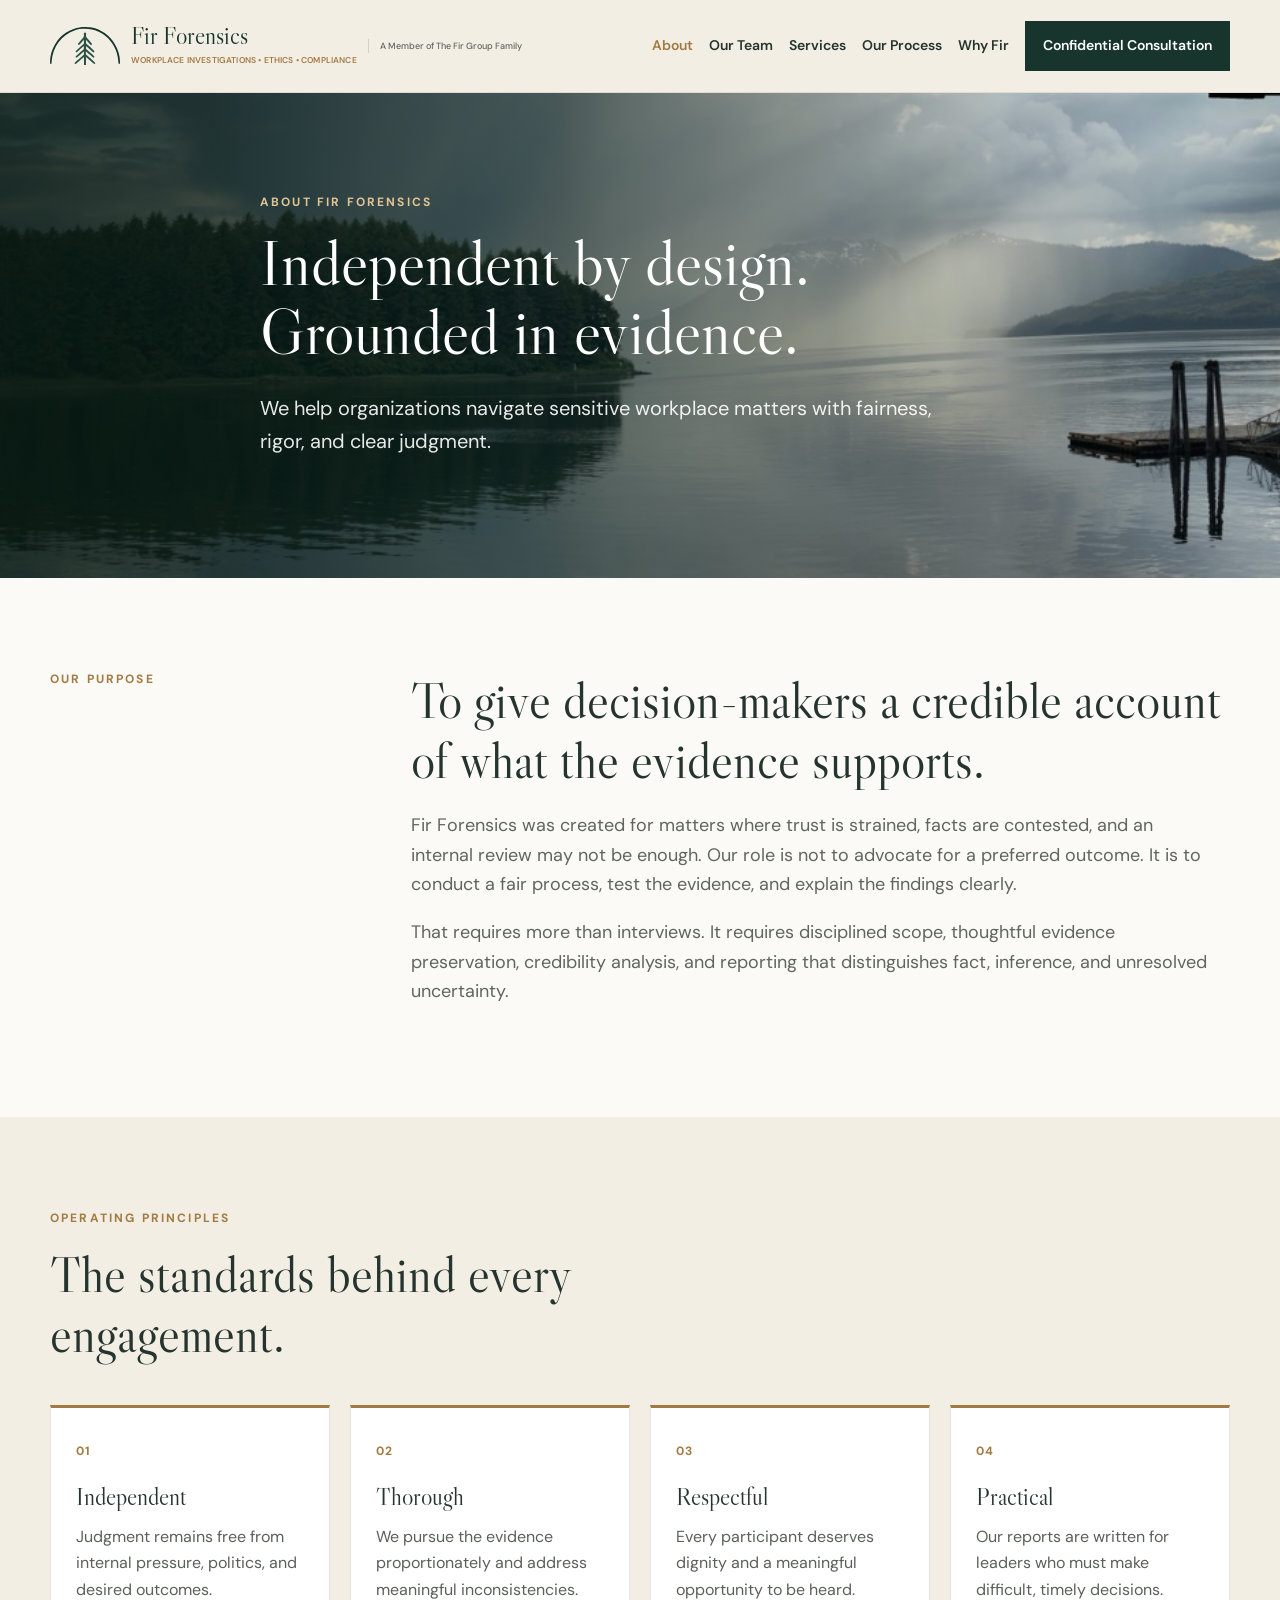
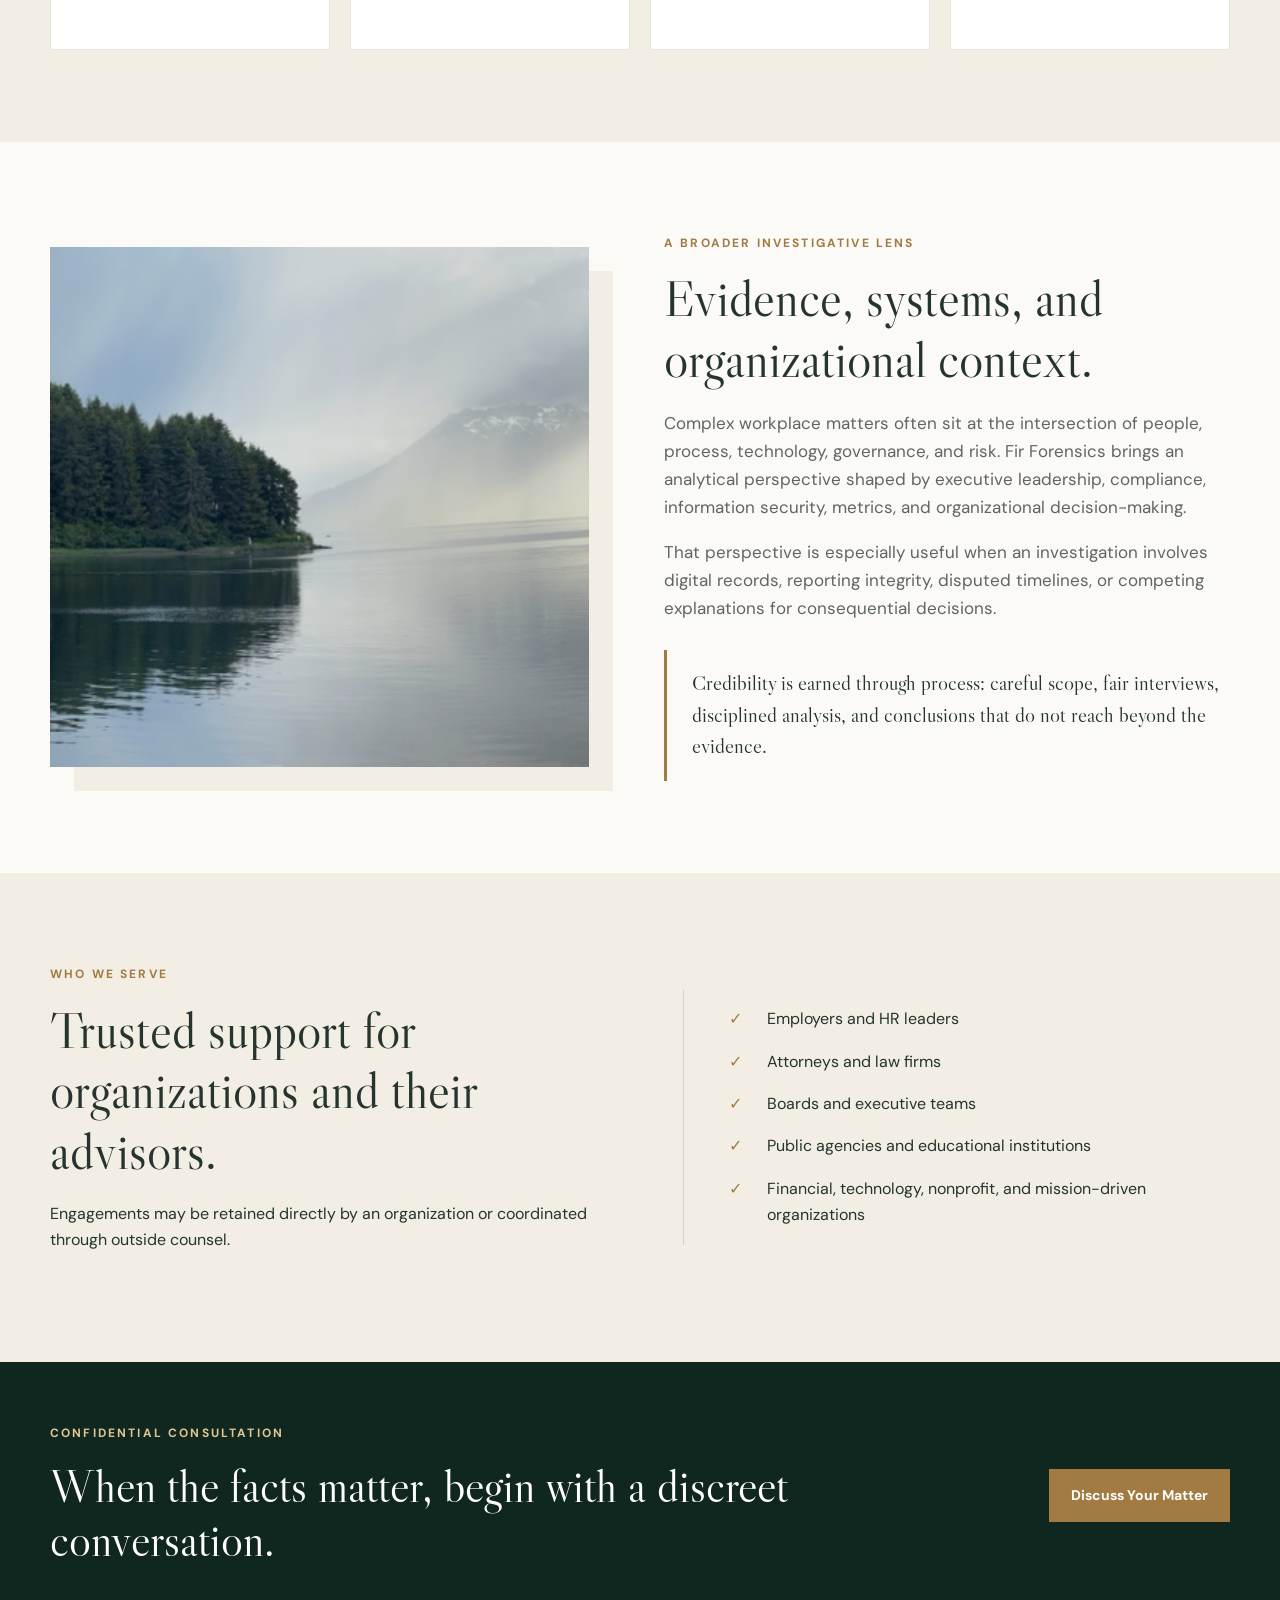
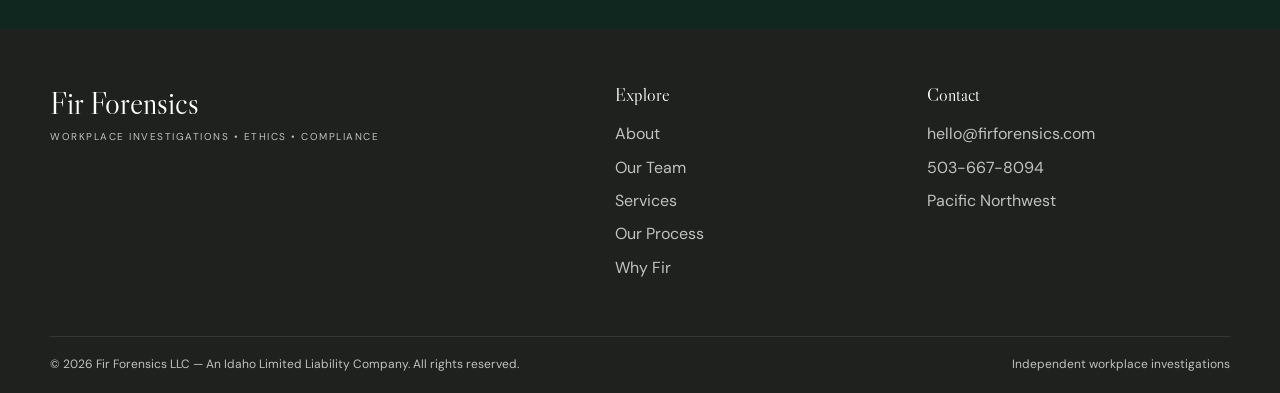
==== commit d8939c5b: "Add LLC entity designation to footer copyright line" ====
--- a/about.html
+++ b/about.html
@@ -46,6 +46,6 @@
     <div><h3>Explore</h3><a href="about.html">About</a><a href="team.html">Our Team</a><a href="services.html">Services</a><a href="process.html">Our Process</a><a href="why-fir.html">Why Fir</a></div>
     <div><h3>Contact</h3><a href="mailto:hello@firforensics.com">hello@firforensics.com</a><a href="tel:+15036678094">503-667-8094</a><span>Pacific Northwest</span></div>
   </div>
-  <div class="container footer-bottom"><span>© <span id="year"></span> Fir Forensics. All rights reserved.</span><span>Independent workplace investigations</span></div>
+  <div class="container footer-bottom"><span>© <span id="year"></span> Fir Forensics LLC — An Idaho Limited Liability Company. All rights reserved.</span><span>Independent workplace investigations</span></div>
 </footer>
 <script src="js/script.js"></script></body></html>
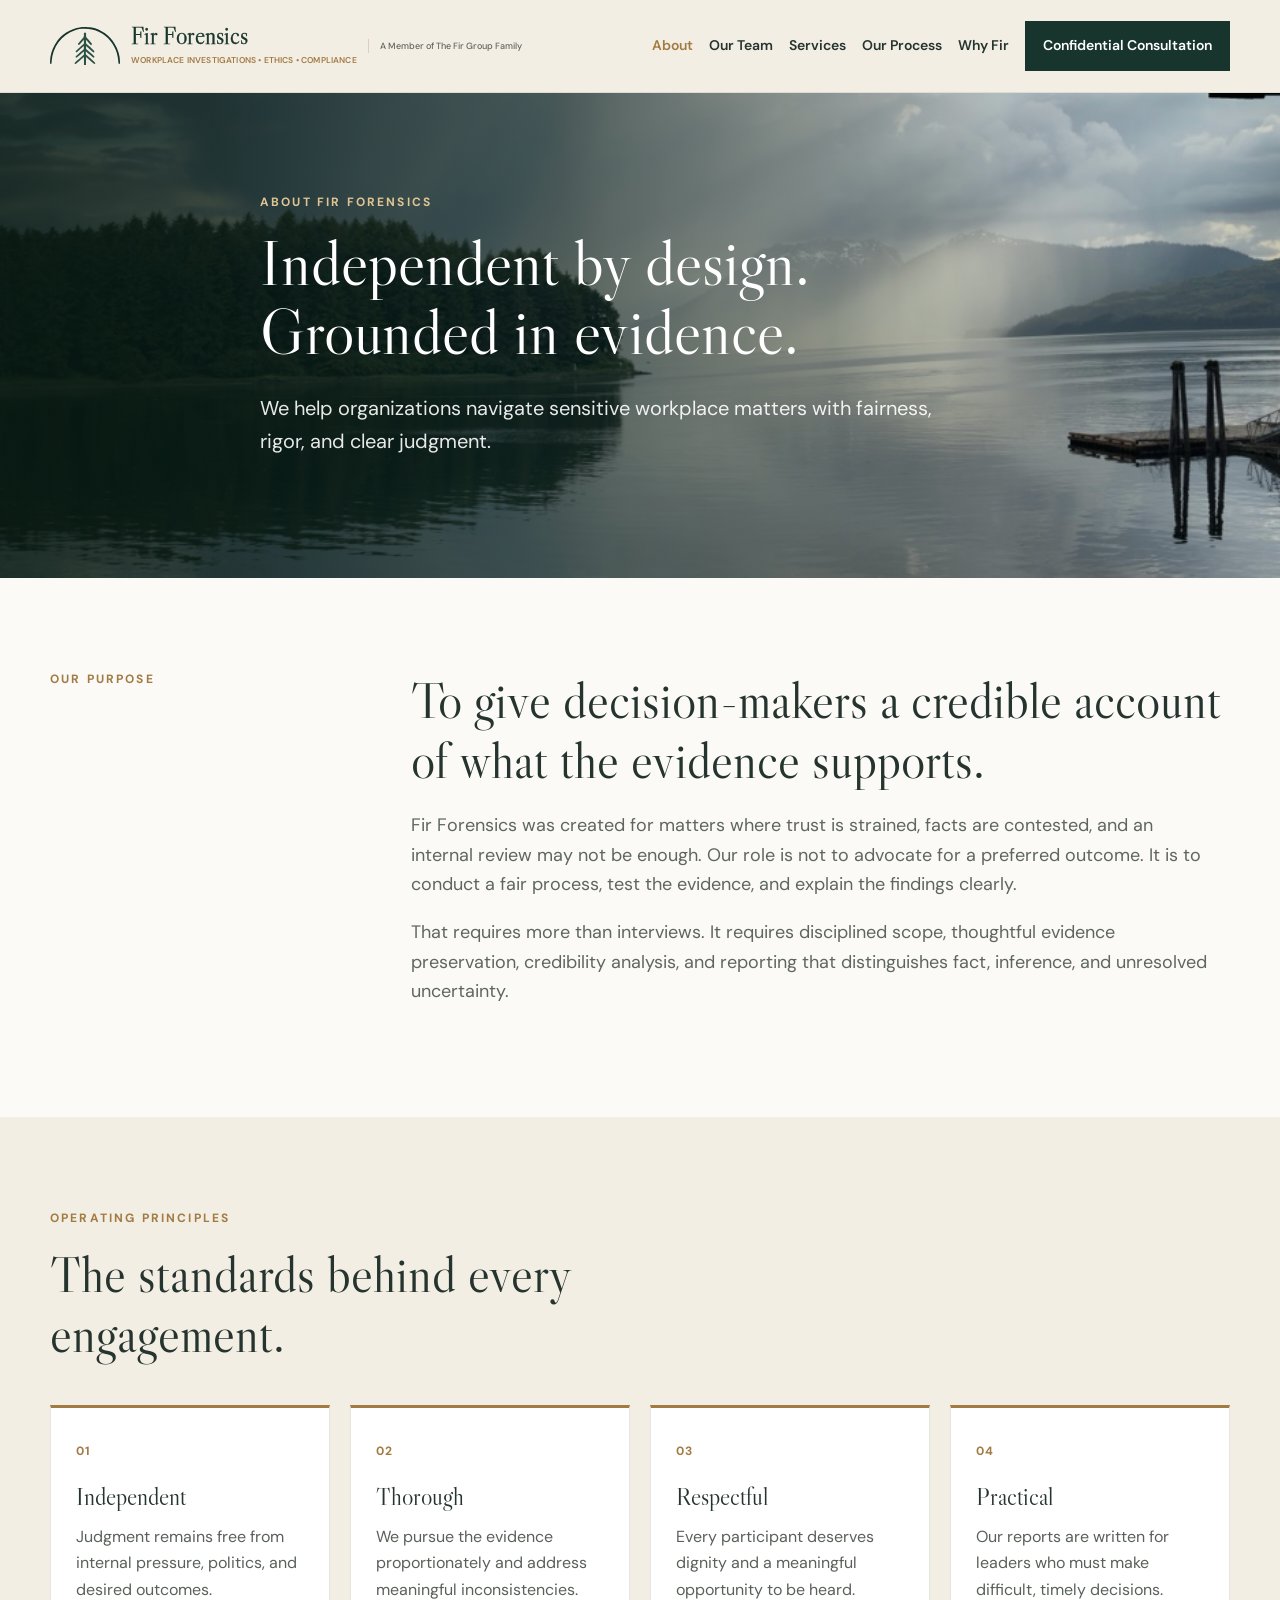
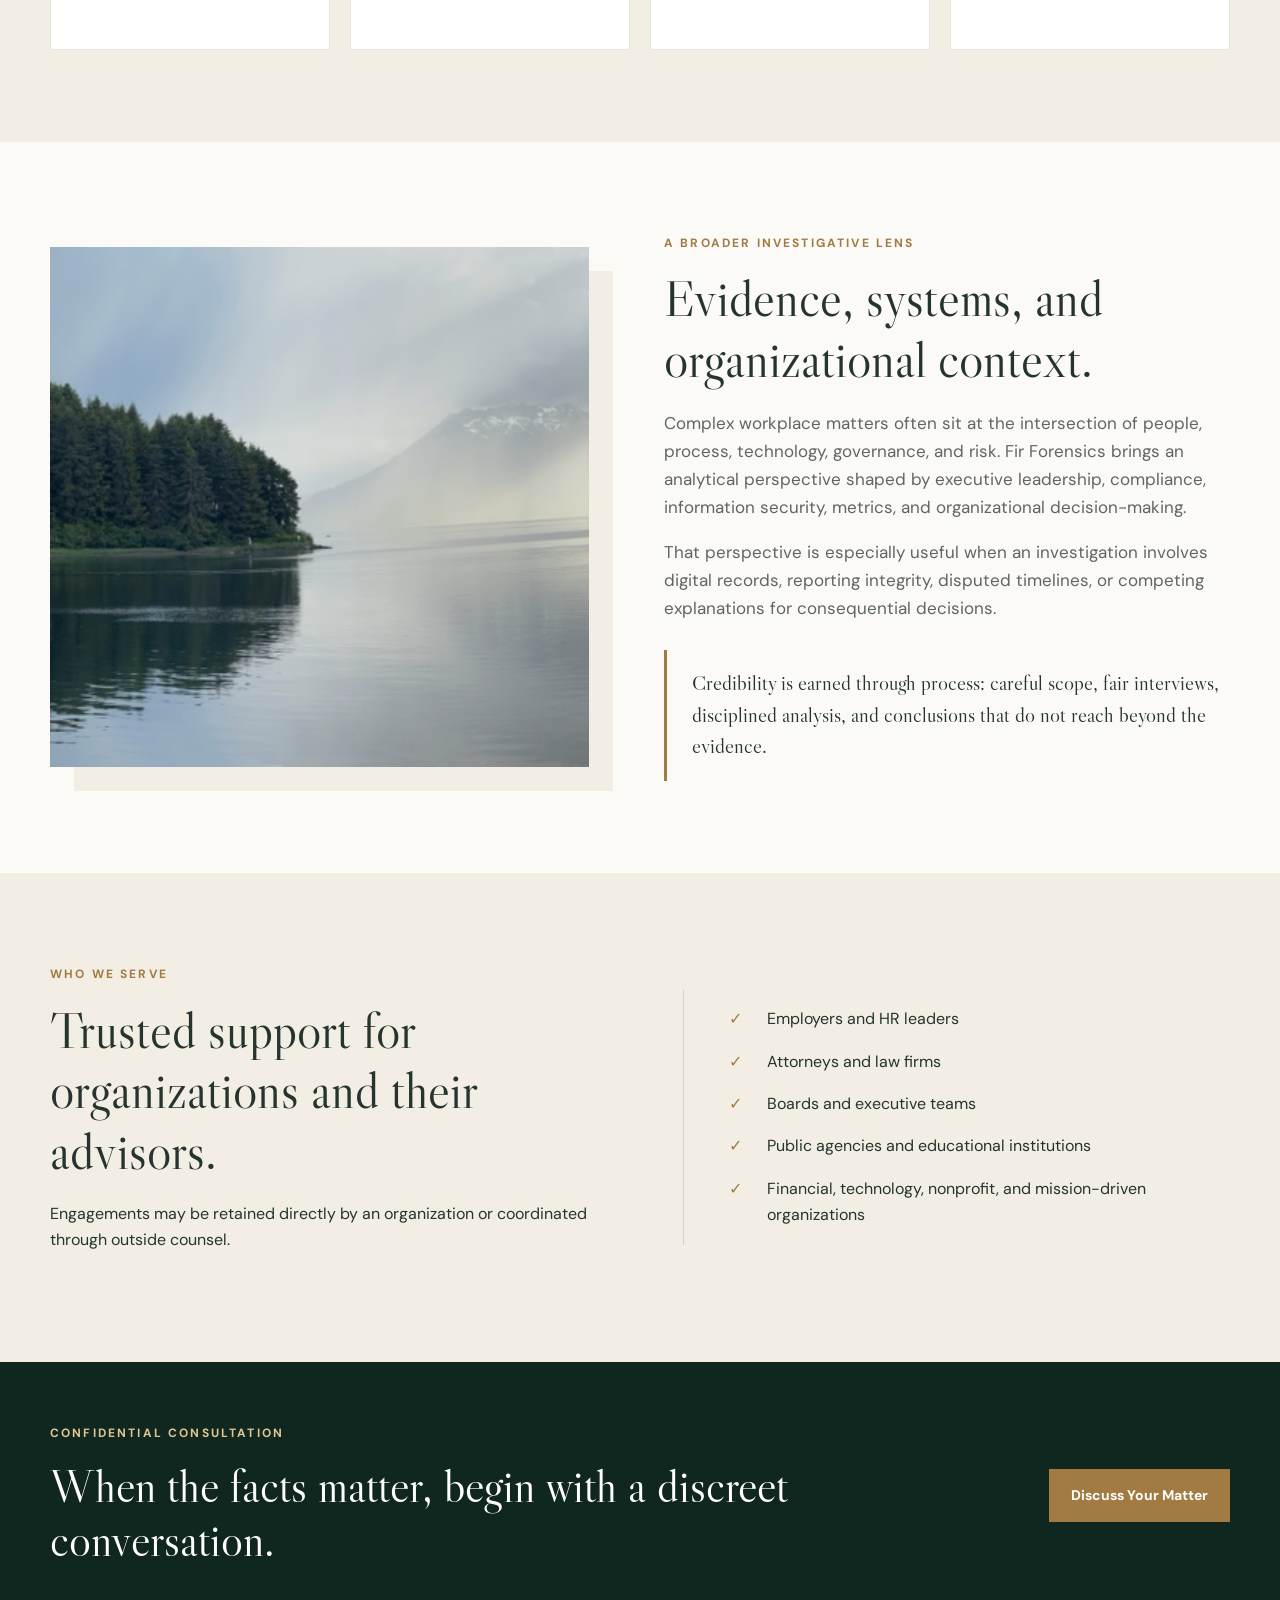
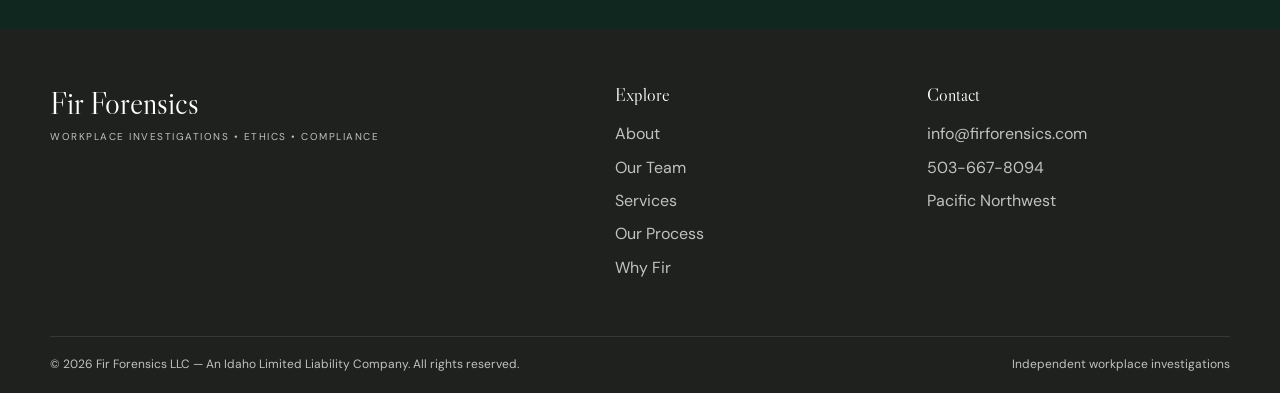
==== commit 675de0ce: "Update contact page: photo hero, remove form, simplify layout, update email address" ====
--- a/about.html
+++ b/about.html
@@ -44,7 +44,7 @@
   <div class="container footer-main">
     <a class="footer-brand" href="index.html"><strong>Fir Forensics</strong><span>Workplace Investigations • Ethics • Compliance</span></a>
     <div><h3>Explore</h3><a href="about.html">About</a><a href="team.html">Our Team</a><a href="services.html">Services</a><a href="process.html">Our Process</a><a href="why-fir.html">Why Fir</a></div>
-    <div><h3>Contact</h3><a href="mailto:hello@firforensics.com">hello@firforensics.com</a><a href="tel:+15036678094">503-667-8094</a><span>Pacific Northwest</span></div>
+    <div><h3>Contact</h3><a href="mailto:info@firforensics.com">info@firforensics.com</a><a href="tel:+15036678094">503-667-8094</a><span>Pacific Northwest</span></div>
   </div>
   <div class="container footer-bottom"><span>© <span id="year"></span> Fir Forensics LLC — An Idaho Limited Liability Company. All rights reserved.</span><span>Independent workplace investigations</span></div>
 </footer>
--- a/css/styles.css
+++ b/css/styles.css
@@ -1,4 +1,4 @@
-:root{--forest:#17352c;--forest-dark:#10271f;--forest-soft:#2b5145;--gold:#a27b43;--gold-light:#c9a66f;--cream:#f3eee4;--paper:#fbfaf7;--ink:#25342e;--muted:#5f665f;--line:#d8d0c2;--serif:"Libre Caslon Display",Georgia,serif;--sans:"DM Sans",Arial,sans-serif}*{box-sizing:border-box}html{scroll-behavior:smooth}body{margin:0;color:var(--ink);background:var(--paper);font-family:var(--sans);line-height:1.65}a{color:inherit;text-decoration:none}img{max-width:100%}.container{width:min(1180px,calc(100% - 48px));margin:auto}.skip-link{position:absolute;left:-999px;top:8px;background:#fff;padding:10px;z-index:99}.skip-link:focus{left:8px}.group-badge{font-size:9px;letter-spacing:0;font-weight:500;color:var(--muted);white-space:nowrap}.group-badge:hover{color:var(--gold)}.site-header{position:relative;background:var(--cream);border-bottom:1px solid rgba(0,0,0,.08);z-index:10}.header-inner{min-height:92px;display:flex;align-items:center;justify-content:space-between;gap:30px}.brand{display:flex;align-items:center;gap:11px;color:var(--forest)}.brand-icon-link{display:flex;align-items:center}.brand-icon{display:block;width:70px;height:auto;flex-shrink:0}.brand-textstack{display:flex;flex-direction:column;justify-content:center;gap:1px}.brand-name{font:400 24px var(--serif);color:var(--forest);line-height:1;letter-spacing:.005em;white-space:nowrap}.brand-tagline{font-size:8.5px;letter-spacing:.02em;text-transform:uppercase;color:var(--gold);font-weight:600;white-space:nowrap;display:block}.group-badge{padding-left:11px;border-left:1px solid var(--line)}.primary-nav{display:flex;align-items:center;gap:16px;font-size:14px;font-weight:600}.primary-nav a{padding:8px 0;white-space:nowrap}.primary-nav a.active{color:var(--gold)}.nav-cta{background:var(--forest);color:#fff!important;padding:13px 18px!important}.nav-toggle{display:none;border:0;background:none;padding:8px}.nav-toggle span{display:block;width:25px;height:2px;background:var(--forest);margin:5px}.hero,.subhero{position:relative;background-size:cover;background-position:center;color:#fff}.home-hero{background-image:url('../images/gorge.jpeg')}.about-hero{background-image:url('../images/harbor-rain.jpeg');background-position:center 46%}.services-hero{background-image:url('../images/coastal-sunset.jpeg');background-position:center 54%}.process-hero{background-image:url('../images/harbor-rain.jpeg');background-position:center 62%}.why-hero{background-image:url('../images/coastal-sunset.jpeg');background-position:center 40%}.team-hero{background-image:url('../images/gorge.jpeg');background-position:center 58%}.contact-hero{background-image:linear-gradient(120deg,#10271f,#2b5145)}.home-hero{min-height:650px;display:flex;align-items:center;background-position:center 48%}.subhero{min-height:485px;display:flex;align-items:center;background-position:center 46%}.services-hero{background-position:center 54%}.process-hero{background-position:center 45%}.contact-hero{background-position:center 59%}.hero-shade{position:absolute;inset:0;background:linear-gradient(90deg,rgba(8,25,17,.86) 0%,rgba(8,25,17,.65) 44%,rgba(8,25,17,.18) 78%)}.hero-content,.subhero-content{position:relative;z-index:1;padding:95px 0;max-width:760px}.eyebrow{font-size:12px;text-transform:uppercase;letter-spacing:.18em;font-weight:700;color:var(--gold);margin:0 0 15px}.eyebrow.light{color:#e0c594}.hero h1,.subhero h1{font:400 clamp(47px,6vw,78px)/1.08 var(--serif);margin:0 0 25px}.subhero h1{font-size:clamp(43px,5vw,68px)}.hero-lede,.subhero-content>p:last-child{font-size:20px;max-width:690px;color:rgba(255,255,255,.9)}.button-row{display:flex;gap:14px;flex-wrap:wrap;margin-top:34px}.button{display:inline-flex;justify-content:center;align-items:center;padding:14px 21px;font-weight:700;font-size:14px;border:1px solid transparent}.button-gold{background:var(--gold);color:#fff}.button-ghost{border-color:rgba(255,255,255,.65);color:#fff}.button-dark{background:var(--forest);color:#fff}.trust-bar{background:var(--forest-dark);color:#fff}.trust-grid{display:grid;grid-template-columns:repeat(3,1fr)}.trust-grid div{padding:28px 34px;border-right:1px solid rgba(255,255,255,.12)}.trust-grid div:last-child{border:0}.trust-grid strong,.trust-grid span{display:block}.trust-grid strong{font:400 22px var(--serif);color:#e2c99f}.trust-grid span{font-size:13px;color:rgba(255,255,255,.72);margin-top:5px}.section{padding:92px 0}.cream{background:var(--cream)}.forest{background:var(--forest);color:#fff}.split-heading{display:grid;grid-template-columns:.7fr 2fr;gap:75px}.split-heading h2,.section-heading h2,.image-copy h2,.who-grid h2,.contact-layout h2,.process-preview h2{font:400 clamp(34px,4vw,52px)/1.18 var(--serif);margin:0 0 20px}.split-heading p:not(.eyebrow){font-size:18px;color:var(--muted);max-width:800px}.section-heading{display:flex;justify-content:space-between;gap:40px;align-items:end;margin-bottom:40px}.section-heading>div{max-width:760px}.section-heading h2{margin-bottom:0}.section-note,.section-heading>p{max-width:360px;color:var(--muted);font-size:14px}.text-link{color:var(--forest);font-weight:700}.text-link.light{color:#e0c594}.card-grid{display:grid;gap:20px}.card-grid.four{grid-template-columns:repeat(4,1fr)}.card-grid.three{grid-template-columns:repeat(3,1fr)}.service-card,.value-card{background:#fff;border:1px solid rgba(100,90,70,.15);border-top:3px solid var(--gold);padding:29px 25px;min-height:245px}.service-card span,.value-card>span{color:var(--gold);font-weight:700;font-size:12px;letter-spacing:.1em}.service-card h3,.value-card h3{font:400 24px/1.2 var(--serif);margin:20px 0 12px}.service-card p,.value-card p{color:#5a605a;margin:0}.why-grid{display:grid;grid-template-columns:1fr 1.1fr;gap:80px;align-items:start}.why-grid h2{font:400 clamp(35px,4vw,52px)/1.17 var(--serif);margin:0 0 18px}.why-grid>div:first-child>p:not(.eyebrow){color:rgba(255,255,255,.75);font-size:17px}.principle-list>div{display:grid;grid-template-columns:55px 1fr;gap:18px;padding:20px 0;border-bottom:1px solid rgba(255,255,255,.14)}.principle-list b{color:#d1ad72}.principle-list strong,.principle-list small{display:block}.principle-list strong{font:400 21px var(--serif)}.principle-list small{color:rgba(255,255,255,.67);margin-top:4px}.case-grid{display:grid;grid-template-columns:repeat(3,1fr);gap:22px}.case-grid article{background:#fff;border:1px solid var(--line);padding:30px}.case-grid span{color:var(--gold);font-size:11px;font-weight:700;text-transform:uppercase;letter-spacing:.15em}.case-grid h3{font:400 25px/1.25 var(--serif);margin:14px 0}.case-grid p{color:#59605a;font-size:15px}.process-preview{display:grid;grid-template-columns:1.05fr 1fr;gap:80px;align-items:center}.process-preview ol{list-style:none;margin:0;padding:0}.process-preview li{display:grid;grid-template-columns:55px 1fr;padding:16px 0;border-bottom:1px solid var(--line);font:400 22px var(--serif)}.process-preview li span{font:700 12px var(--sans);color:var(--gold)}.image-copy{display:grid;grid-template-columns:1fr 1.05fr;gap:75px;align-items:center}.image-copy.reverse .photo-panel{order:2}.photo-panel{min-height:520px;background:linear-gradient(rgba(23,53,44,.08),rgba(23,53,44,.08)),url('../images/harbor-rain.jpeg') center/cover;box-shadow:24px 24px 0 var(--cream)}.image-copy p:not(.eyebrow){color:var(--muted);font-size:17px}.image-copy blockquote{border-left:3px solid var(--gold);padding:18px 0 18px 25px;margin:28px 0 0;font:400 21px/1.5 var(--serif)}.who-grid{display:grid;grid-template-columns:1fr 1fr;gap:85px;align-items:center}.audience-list{border-left:1px solid var(--line);padding-left:45px}.audience-list p{display:grid;grid-template-columns:26px 1fr;gap:12px}.audience-list span{color:var(--gold)}.service-detail{padding:75px 0;background:#fff}.service-detail.alternate{background:var(--cream)}.detail-grid{display:grid;grid-template-columns:70px 1.35fr .75fr;gap:45px}.detail-number{font:400 40px var(--serif);color:var(--gold)}.detail-grid h2{font:400 clamp(32px,4vw,48px)/1.2 var(--serif);margin:0 0 15px}.detail-grid .lead{font:400 20px/1.55 var(--serif);color:#39483f}.detail-grid p{color:var(--muted)}.detail-grid aside{border-left:1px solid var(--line);padding-left:30px}.detail-grid aside h3{font:400 21px var(--serif)}.detail-grid ul{list-style:none;padding:0}.detail-grid li{padding:8px 0 8px 19px;border-bottom:1px solid rgba(0,0,0,.08);position:relative;color:#525a54}.detail-grid li:before{content:"";position:absolute;left:0;top:17px;width:6px;height:6px;border:1px solid var(--gold);transform:rotate(45deg)}.timeline{position:relative}.timeline:before{content:"";position:absolute;left:52px;top:0;bottom:0;width:1px;background:var(--line)}.timeline article{display:grid;grid-template-columns:105px 1fr;gap:30px;padding:0 0 60px}.timeline article>span{width:58px;height:58px;border-radius:50%;background:var(--forest);color:#fff;display:grid;place-items:center;font-weight:700;z-index:1}.timeline h2{font:400 clamp(29px,3.4vw,43px)/1.2 var(--serif);margin:0 0 13px}.timeline p{color:var(--muted);max-width:790px}.timeline ul{display:flex;gap:10px;flex-wrap:wrap;list-style:none;padding:0}.timeline li{background:#fff;border:1px solid var(--line);padding:7px 11px;font-size:13px}.differentiator-grid{display:grid;grid-template-columns:repeat(3,1fr);gap:1px;background:rgba(255,255,255,.13)}.differentiator-grid article{background:var(--forest);padding:35px}.differentiator-grid span{color:#d1ad72;font-size:12px;font-weight:700}.differentiator-grid h3{font:400 24px var(--serif)}.differentiator-grid p{color:rgba(255,255,255,.72)}.contact-layout{display:grid;grid-template-columns:1fr 1fr;gap:85px}.contact-layout>div>p{color:var(--muted);font-size:17px}.contact-details{display:grid;gap:20px;margin:35px 0}.contact-details div{border-bottom:1px solid var(--line);padding-bottom:14px}.contact-details small,.contact-details a,.contact-details span{display:block}.contact-details small{text-transform:uppercase;letter-spacing:.12em;color:var(--gold);font-weight:700}.contact-details a,.contact-details span{font:400 20px var(--serif);margin-top:4px}.notice{background:var(--cream);padding:18px;font-size:13px}.contact-form{background:#fff;border:1px solid var(--line);padding:35px;display:grid;gap:17px}.contact-form label{display:grid;gap:7px;font-size:13px;font-weight:700}.contact-form input,.contact-form select,.contact-form textarea{width:100%;border:1px solid #cfc7b9;background:#fbfaf7;padding:12px;font:inherit}.form-note{font-size:12px;color:var(--muted);margin:0}.final-cta{background:var(--forest-dark);color:#fff;padding:62px 0}.final-cta-inner{display:flex;justify-content:space-between;align-items:center;gap:40px}.final-cta h2{font:400 clamp(30px,4vw,46px)/1.18 var(--serif);margin:0;max-width:800px}.site-footer{background:#1f211f;color:rgba(255,255,255,.72)}.footer-main{display:grid;grid-template-columns:2fr 1fr 1.2fr;gap:60px;padding:55px 0}.footer-main>div{display:flex;flex-direction:column;gap:7px}.footer-main h3{font:400 18px var(--serif);color:#fff;margin:0 0 8px}.footer-brand strong,.footer-brand span{display:block}.footer-brand strong{font:400 31px var(--serif);color:#fff}.footer-brand span{font-size:10px;text-transform:uppercase;letter-spacing:.15em;margin-top:7px}.footer-bottom{border-top:1px solid rgba(255,255,255,.1);padding:18px 0;display:flex;justify-content:space-between;font-size:12px}.reveal{opacity:0;transform:translateY(15px);transition:.65s ease}.reveal.visible{opacity:1;transform:none}
+:root{--forest:#17352c;--forest-dark:#10271f;--forest-soft:#2b5145;--gold:#a27b43;--gold-light:#c9a66f;--cream:#f3eee4;--paper:#fbfaf7;--ink:#25342e;--muted:#5f665f;--line:#d8d0c2;--serif:"Libre Caslon Display",Georgia,serif;--sans:"DM Sans",Arial,sans-serif}*{box-sizing:border-box}html{scroll-behavior:smooth}body{margin:0;color:var(--ink);background:var(--paper);font-family:var(--sans);line-height:1.65}a{color:inherit;text-decoration:none}img{max-width:100%}.container{width:min(1180px,calc(100% - 48px));margin:auto}.skip-link{position:absolute;left:-999px;top:8px;background:#fff;padding:10px;z-index:99}.skip-link:focus{left:8px}.group-badge{font-size:9px;letter-spacing:0;font-weight:500;color:var(--muted);white-space:nowrap}.group-badge:hover{color:var(--gold)}.site-header{position:relative;background:var(--cream);border-bottom:1px solid rgba(0,0,0,.08);z-index:10}.header-inner{min-height:92px;display:flex;align-items:center;justify-content:space-between;gap:30px}.brand{display:flex;align-items:center;gap:11px;color:var(--forest)}.brand-icon-link{display:flex;align-items:center}.brand-icon{display:block;width:70px;height:auto;flex-shrink:0}.brand-textstack{display:flex;flex-direction:column;justify-content:center;gap:1px}.brand-name{font:400 24px var(--serif);color:var(--forest);line-height:1;letter-spacing:.005em;white-space:nowrap;-webkit-text-stroke:0.4px var(--forest);text-stroke:0.4px var(--forest)}.brand-tagline{font-size:8.5px;letter-spacing:.02em;text-transform:uppercase;color:var(--gold);font-weight:600;white-space:nowrap;display:block}.group-badge{padding-left:11px;border-left:1px solid var(--line)}.primary-nav{display:flex;align-items:center;gap:16px;font-size:14px;font-weight:600}.primary-nav a{padding:8px 0;white-space:nowrap}.primary-nav a.active{color:var(--gold)}.nav-cta{background:var(--forest);color:#fff!important;padding:13px 18px!important}.nav-toggle{display:none;border:0;background:none;padding:8px}.nav-toggle span{display:block;width:25px;height:2px;background:var(--forest);margin:5px}.hero,.subhero{position:relative;background-size:cover;background-position:center;color:#fff}.home-hero{background-image:url('../images/gorge.jpeg')}.about-hero{background-image:url('../images/harbor-rain.jpeg');background-position:center 46%}.services-hero{background-image:url('../images/coastal-sunset.jpeg');background-position:center 54%}.process-hero{background-image:url('../images/harbor-rain.jpeg');background-position:center 62%}.why-hero{background-image:url('../images/coastal-sunset.jpeg');background-position:center 40%}.team-hero{background-image:url('../images/gorge.jpeg');background-position:center 58%}.contact-hero{background-image:url('../images/mountain-lake.jpeg')}.home-hero{min-height:650px;display:flex;align-items:center;background-position:center 48%}.subhero{min-height:485px;display:flex;align-items:center;background-position:center 46%}.services-hero{background-position:center 54%}.process-hero{background-position:center 45%}.contact-hero{background-position:center 59%}.hero-shade{position:absolute;inset:0;background:linear-gradient(90deg,rgba(8,25,17,.86) 0%,rgba(8,25,17,.65) 44%,rgba(8,25,17,.18) 78%)}.hero-content,.subhero-content{position:relative;z-index:1;padding:95px 0;max-width:760px}.eyebrow{font-size:12px;text-transform:uppercase;letter-spacing:.18em;font-weight:700;color:var(--gold);margin:0 0 15px}.eyebrow.light{color:#e0c594}.hero h1,.subhero h1{font:400 clamp(47px,6vw,78px)/1.08 var(--serif);margin:0 0 25px}.subhero h1{font-size:clamp(43px,5vw,68px)}.hero-lede,.subhero-content>p:last-child{font-size:20px;max-width:690px;color:rgba(255,255,255,.9)}.button-row{display:flex;gap:14px;flex-wrap:wrap;margin-top:34px}.button{display:inline-flex;justify-content:center;align-items:center;padding:14px 21px;font-weight:700;font-size:14px;border:1px solid transparent}.button-gold{background:var(--gold);color:#fff}.button-ghost{border-color:rgba(255,255,255,.65);color:#fff}.button-dark{background:var(--forest);color:#fff}.trust-bar{background:var(--forest-dark);color:#fff}.trust-grid{display:grid;grid-template-columns:repeat(3,1fr)}.trust-grid div{padding:28px 34px;border-right:1px solid rgba(255,255,255,.12)}.trust-grid div:last-child{border:0}.trust-grid strong,.trust-grid span{display:block}.trust-grid strong{font:400 22px var(--serif);color:#e2c99f}.trust-grid span{font-size:13px;color:rgba(255,255,255,.72);margin-top:5px}.section{padding:92px 0}.cream{background:var(--cream)}.forest{background:var(--forest);color:#fff}.split-heading{display:grid;grid-template-columns:.7fr 2fr;gap:75px}.split-heading h2,.section-heading h2,.image-copy h2,.who-grid h2,.contact-layout h2,.process-preview h2{font:400 clamp(34px,4vw,52px)/1.18 var(--serif);margin:0 0 20px}.split-heading p:not(.eyebrow){font-size:18px;color:var(--muted);max-width:800px}.section-heading{display:flex;justify-content:space-between;gap:40px;align-items:end;margin-bottom:40px}.section-heading>div{max-width:760px}.section-heading h2{margin-bottom:0}.section-note,.section-heading>p{max-width:360px;color:var(--muted);font-size:14px}.text-link{color:var(--forest);font-weight:700}.text-link.light{color:#e0c594}.card-grid{display:grid;gap:20px}.card-grid.four{grid-template-columns:repeat(4,1fr)}.card-grid.three{grid-template-columns:repeat(3,1fr)}.service-card,.value-card{background:#fff;border:1px solid rgba(100,90,70,.15);border-top:3px solid var(--gold);padding:29px 25px;min-height:245px}.service-card span,.value-card>span{color:var(--gold);font-weight:700;font-size:12px;letter-spacing:.1em}.service-card h3,.value-card h3{font:400 24px/1.2 var(--serif);margin:20px 0 12px}.service-card p,.value-card p{color:#5a605a;margin:0}.why-grid{display:grid;grid-template-columns:1fr 1.1fr;gap:80px;align-items:start}.why-grid h2{font:400 clamp(35px,4vw,52px)/1.17 var(--serif);margin:0 0 18px}.why-grid>div:first-child>p:not(.eyebrow){color:rgba(255,255,255,.75);font-size:17px}.principle-list>div{display:grid;grid-template-columns:55px 1fr;gap:18px;padding:20px 0;border-bottom:1px solid rgba(255,255,255,.14)}.principle-list b{color:#d1ad72}.principle-list strong,.principle-list small{display:block}.principle-list strong{font:400 21px var(--serif)}.principle-list small{color:rgba(255,255,255,.67);margin-top:4px}.case-grid{display:grid;grid-template-columns:repeat(3,1fr);gap:22px}.case-grid article{background:#fff;border:1px solid var(--line);padding:30px}.case-grid span{color:var(--gold);font-size:11px;font-weight:700;text-transform:uppercase;letter-spacing:.15em}.case-grid h3{font:400 25px/1.25 var(--serif);margin:14px 0}.case-grid p{color:#59605a;font-size:15px}.process-preview{display:grid;grid-template-columns:1.05fr 1fr;gap:80px;align-items:center}.process-preview ol{list-style:none;margin:0;padding:0}.process-preview li{display:grid;grid-template-columns:55px 1fr;padding:16px 0;border-bottom:1px solid var(--line);font:400 22px var(--serif)}.process-preview li span{font:700 12px var(--sans);color:var(--gold)}.image-copy{display:grid;grid-template-columns:1fr 1.05fr;gap:75px;align-items:center}.image-copy.reverse .photo-panel{order:2}.photo-panel{min-height:520px;background:linear-gradient(rgba(23,53,44,.08),rgba(23,53,44,.08)),url('../images/harbor-rain.jpeg') center/cover;box-shadow:24px 24px 0 var(--cream)}.image-copy p:not(.eyebrow){color:var(--muted);font-size:17px}.image-copy blockquote{border-left:3px solid var(--gold);padding:18px 0 18px 25px;margin:28px 0 0;font:400 21px/1.5 var(--serif)}.who-grid{display:grid;grid-template-columns:1fr 1fr;gap:85px;align-items:center}.audience-list{border-left:1px solid var(--line);padding-left:45px}.audience-list p{display:grid;grid-template-columns:26px 1fr;gap:12px}.audience-list span{color:var(--gold)}.service-detail{padding:75px 0;background:#fff}.service-detail.alternate{background:var(--cream)}.detail-grid{display:grid;grid-template-columns:70px 1.35fr .75fr;gap:45px}.detail-number{font:400 40px var(--serif);color:var(--gold)}.detail-grid h2{font:400 clamp(32px,4vw,48px)/1.2 var(--serif);margin:0 0 15px}.detail-grid .lead{font:400 20px/1.55 var(--serif);color:#39483f}.detail-grid p{color:var(--muted)}.detail-grid aside{border-left:1px solid var(--line);padding-left:30px}.detail-grid aside h3{font:400 21px var(--serif)}.detail-grid ul{list-style:none;padding:0}.detail-grid li{padding:8px 0 8px 19px;border-bottom:1px solid rgba(0,0,0,.08);position:relative;color:#525a54}.detail-grid li:before{content:"";position:absolute;left:0;top:17px;width:6px;height:6px;border:1px solid var(--gold);transform:rotate(45deg)}.timeline{position:relative}.timeline:before{content:"";position:absolute;left:52px;top:0;bottom:0;width:1px;background:var(--line)}.timeline article{display:grid;grid-template-columns:105px 1fr;gap:30px;padding:0 0 60px}.timeline article>span{width:58px;height:58px;border-radius:50%;background:var(--forest);color:#fff;display:grid;place-items:center;font-weight:700;z-index:1}.timeline h2{font:400 clamp(29px,3.4vw,43px)/1.2 var(--serif);margin:0 0 13px}.timeline p{color:var(--muted);max-width:790px}.timeline ul{display:flex;gap:10px;flex-wrap:wrap;list-style:none;padding:0}.timeline li{background:#fff;border:1px solid var(--line);padding:7px 11px;font-size:13px}.differentiator-grid{display:grid;grid-template-columns:repeat(3,1fr);gap:1px;background:rgba(255,255,255,.13)}.differentiator-grid article{background:var(--forest);padding:35px}.differentiator-grid span{color:#d1ad72;font-size:12px;font-weight:700}.differentiator-grid h3{font:400 24px var(--serif)}.differentiator-grid p{color:rgba(255,255,255,.72)}.contact-layout{display:grid;grid-template-columns:1fr 1fr;gap:85px}.contact-layout>div>p{color:var(--muted);font-size:17px}.contact-details{display:grid;gap:20px;margin:35px 0}.contact-details div{border-bottom:1px solid var(--line);padding-bottom:14px}.contact-details small,.contact-details a,.contact-details span{display:block}.contact-details small{text-transform:uppercase;letter-spacing:.12em;color:var(--gold);font-weight:700}.contact-details a,.contact-details span{font:400 20px var(--serif);margin-top:4px}.notice{background:var(--cream);padding:18px;font-size:13px}.contact-form{background:#fff;border:1px solid var(--line);padding:35px;display:grid;gap:17px}.contact-form label{display:grid;gap:7px;font-size:13px;font-weight:700}.contact-form input,.contact-form select,.contact-form textarea{width:100%;border:1px solid #cfc7b9;background:#fbfaf7;padding:12px;font:inherit}.form-note{font-size:12px;color:var(--muted);margin:0}.final-cta{background:var(--forest-dark);color:#fff;padding:62px 0}.final-cta-inner{display:flex;justify-content:space-between;align-items:center;gap:40px}.final-cta h2{font:400 clamp(30px,4vw,46px)/1.18 var(--serif);margin:0;max-width:800px}.site-footer{background:#1f211f;color:rgba(255,255,255,.72)}.footer-main{display:grid;grid-template-columns:2fr 1fr 1.2fr;gap:60px;padding:55px 0}.footer-main>div{display:flex;flex-direction:column;gap:7px}.footer-main h3{font:400 18px var(--serif);color:#fff;margin:0 0 8px}.footer-brand strong,.footer-brand span{display:block}.footer-brand strong{font:400 31px var(--serif);color:#fff}.footer-brand span{font-size:10px;text-transform:uppercase;letter-spacing:.15em;margin-top:7px}.footer-bottom{border-top:1px solid rgba(255,255,255,.1);padding:18px 0;display:flex;justify-content:space-between;font-size:12px}.reveal{opacity:0;transform:translateY(15px);transition:.65s ease}.reveal.visible{opacity:1;transform:none}
 @media(max-width:1040px){.nav-toggle{display:block}.primary-nav{display:none;position:absolute;top:104px;left:0;right:0;background:#fff;flex-direction:column;align-items:stretch;padding:25px 30px;box-shadow:0 15px 25px rgba(0,0,0,.1)}.primary-nav.open{display:flex}.nav-cta{text-align:center}.card-grid.four{grid-template-columns:repeat(2,1fr)}.case-grid,.differentiator-grid{grid-template-columns:1fr 1fr}.detail-grid{grid-template-columns:55px 1fr}.detail-grid aside{grid-column:2;border-left:0;border-top:1px solid var(--line);padding:25px 0 0}.split-heading,.why-grid,.image-copy,.who-grid,.process-preview,.contact-layout{grid-template-columns:1fr;gap:40px}.image-copy.reverse .photo-panel{order:0}.final-cta-inner{align-items:flex-start}.footer-main{grid-template-columns:1.4fr 1fr 1fr}}
 @media(max-width:680px){.container{width:min(100% - 28px,1180px)}.header-inner{min-height:88px}.brand-icon{width:56px}.brand-name{font-size:20px}.brand-tagline{font-size:9px}.group-badge{display:none}.primary-nav{top:88px}.home-hero{min-height:600px;background-position:62% center}.subhero{min-height:430px;background-position:62% center}.hero-shade{background:rgba(8,25,17,.68)}.hero-content,.subhero-content{padding:70px 0}.section{padding:68px 0}.trust-grid,.card-grid.four,.card-grid.three,.case-grid,.differentiator-grid{grid-template-columns:1fr}.trust-grid div{border-right:0;border-bottom:1px solid rgba(255,255,255,.12)}.section-heading{display:block}.section-heading .text-link{display:inline-block;margin-top:18px}.service-card,.value-card{min-height:auto}.photo-panel{min-height:330px;box-shadow:12px 12px 0 var(--cream)}.detail-grid{grid-template-columns:1fr;gap:15px}.detail-grid aside{grid-column:auto}.timeline:before{left:27px}.timeline article{grid-template-columns:58px 1fr;gap:18px}.timeline article>span{width:54px;height:54px}.timeline ul{display:block}.final-cta-inner,.footer-bottom{flex-direction:column;align-items:flex-start}.footer-main{grid-template-columns:1fr;gap:30px}.contact-form{padding:24px}}
 .team-grid{display:grid;gap:42px}.team-profile{display:grid;grid-template-columns:minmax(270px,.72fr) 1.35fr;gap:52px;align-items:stretch;background:#fff;border:1px solid var(--line);padding:28px}.team-profile.reverse{grid-template-columns:1.35fr minmax(270px,.72fr)}.team-profile.reverse img{order:2}.team-profile img{width:100%;height:100%;min-height:430px;object-fit:cover;object-position:center top}.team-copy{padding:20px 14px}.team-copy h2{font:400 clamp(34px,4vw,49px)/1.12 var(--serif);margin:0 0 18px}.team-copy>p:not(.eyebrow){color:var(--muted);font-size:16px}.team-copy ul{list-style:none;padding:0;margin:24px 0}.team-copy li{position:relative;padding:9px 0 9px 22px;border-bottom:1px solid rgba(0,0,0,.08)}.team-copy li:before{content:"";position:absolute;left:1px;top:18px;width:7px;height:7px;border:1px solid var(--gold);transform:rotate(45deg)}
@@ -75,3 +75,4 @@
 @media(max-width:760px){.team-profile,.team-profile.reverse{grid-template-columns:1fr}.team-profile img{width:155px;height:155px}}
 @media(max-width:460px){.brand-tagline{white-space:normal;max-width:150px;line-height:1.35}.group-badge{white-space:normal;max-width:150px;line-height:1.35}.brand-icon{width:46px}.brand-name{font-size:17px}}
 @media(max-width:1230px) and (min-width:1041px){.group-badge{white-space:normal;max-width:150px;line-height:1.3;font-size:8.5px}.brand-tagline{font-size:8px}.brand-icon{width:60px}.brand-name{font-size:21px}.brand{gap:9px}}
+.contact-cta-panel{background:var(--paper,#fbfaf7);border:1px solid var(--line);border-radius:6px;padding:44px;display:flex;flex-direction:column;justify-content:center;height:100%}.contact-cta-panel h3{font:400 clamp(26px,3vw,34px)/1.2 var(--serif);margin:0 0 16px}.contact-cta-panel p{color:var(--muted);font-size:16px;line-height:1.6;margin:0 0 28px}.contact-cta-buttons{display:flex;gap:16px;flex-wrap:wrap}
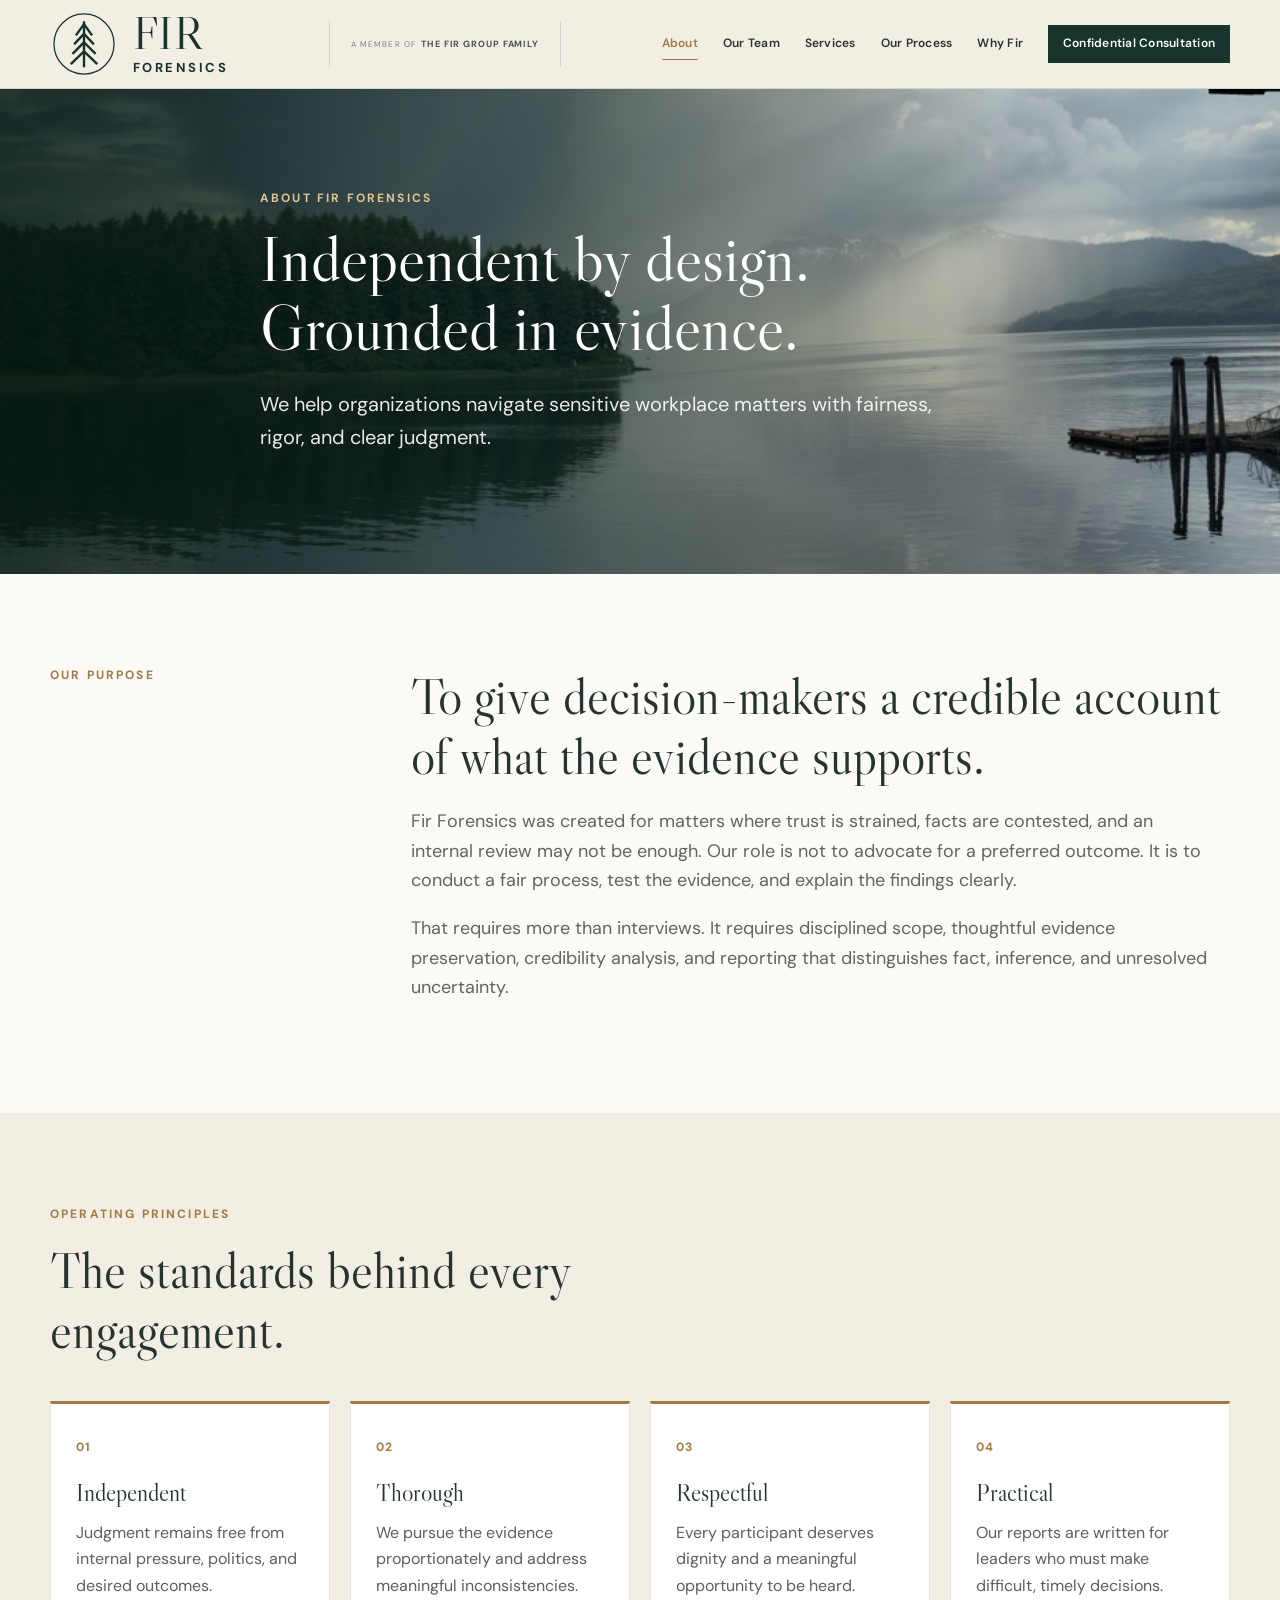
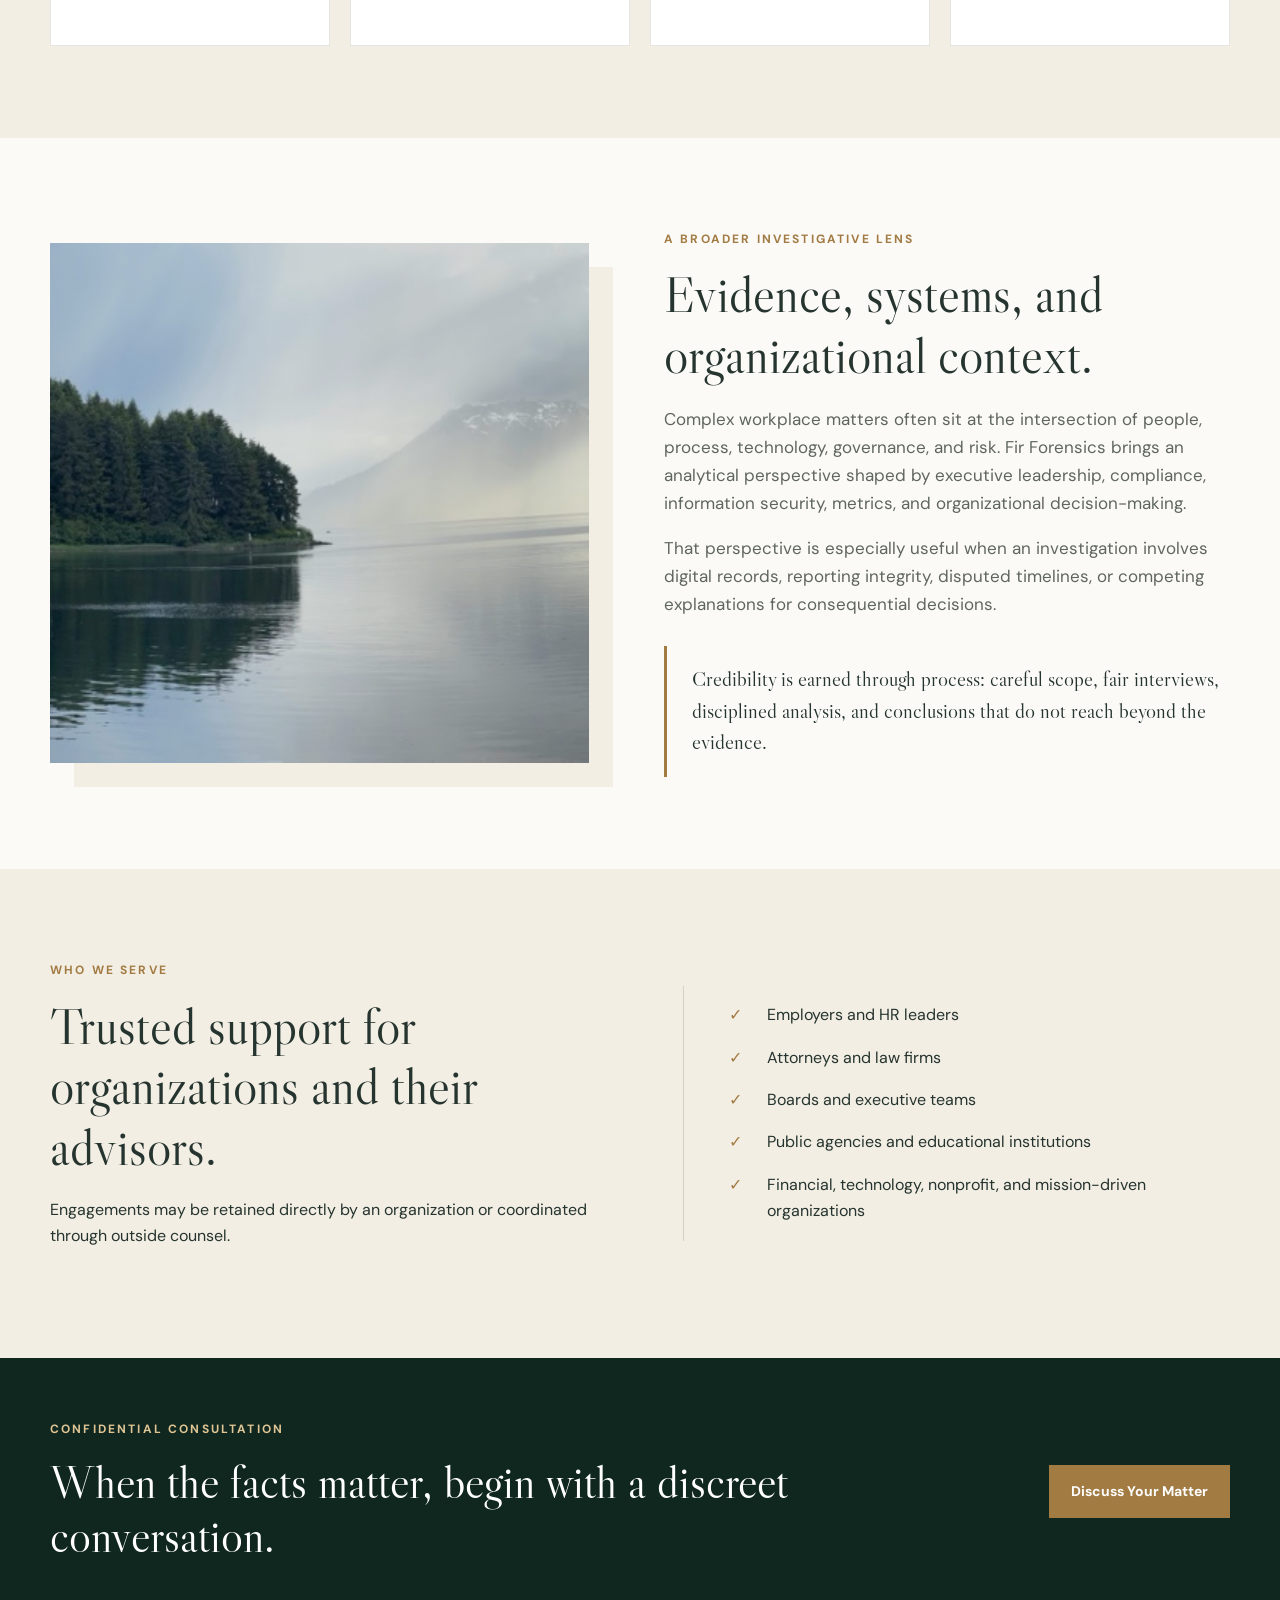
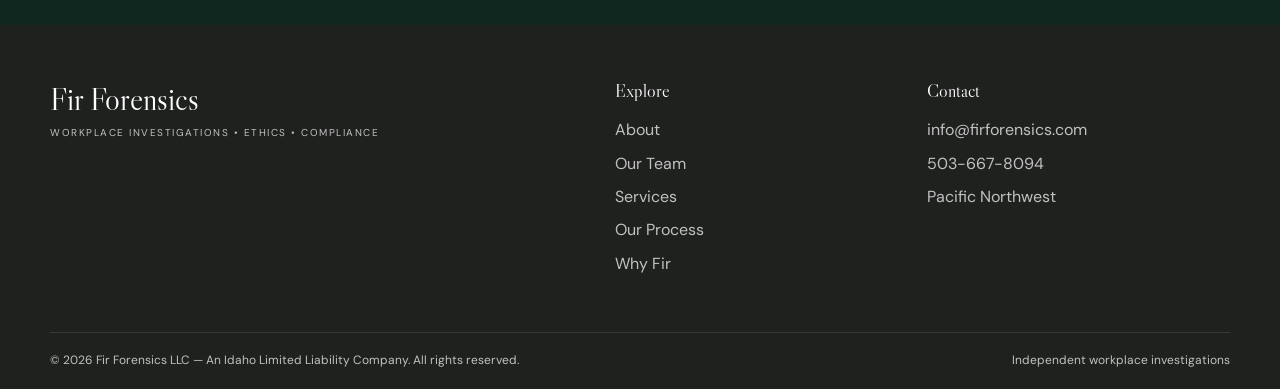
==== commit 40eb50f6: "Add files via upload" ====
--- a/about.html
+++ b/about.html
@@ -1,24 +1,11 @@
-<!doctype html><html lang="en"><head><link rel="icon" href="images/favicon.svg" type="image/svg+xml"><link rel="icon" href="images/favicon-32.png" sizes="32x32" type="image/png"><link rel="icon" href="images/favicon.ico" sizes="any"><link rel="apple-touch-icon" href="images/apple-touch-icon.png"><meta charset="utf-8"><meta name="viewport" content="width=device-width,initial-scale=1"><title>About | Fir Forensics</title><meta name="description" content="Learn about Fir Forensics and our independent, evidence-based approach to workplace investigations."><meta name="theme-color" content="#17352c"><link rel="preconnect" href="https://fonts.googleapis.com"><link rel="preconnect" href="https://fonts.gstatic.com" crossorigin><link href="https://fonts.googleapis.com/css2?family=DM+Sans:wght@400;500;600;700&family=Libre+Caslon+Display&display=swap" rel="stylesheet"><link rel="stylesheet" href="css/styles.css?v=12684427"></head><body data-page="about"><a class="skip-link" href="#main">Skip to content</a>
+<!doctype html><html lang="en"><head><link rel="icon" href="images/favicon.svg" type="image/svg+xml"><link rel="icon" href="images/favicon-32.png" sizes="32x32" type="image/png"><link rel="icon" href="images/favicon.ico" sizes="any"><link rel="apple-touch-icon" href="images/apple-touch-icon.png"><meta charset="utf-8"><meta name="viewport" content="width=device-width,initial-scale=1"><title>About | Fir Forensics</title><meta name="description" content="Learn about Fir Forensics and our independent, evidence-based approach to workplace investigations."><meta name="theme-color" content="#17352c"><link rel="preconnect" href="https://fonts.googleapis.com"><link rel="preconnect" href="https://fonts.gstatic.com" crossorigin><link href="https://fonts.googleapis.com/css2?family=DM+Sans:wght@400;500;600;700&family=Libre+Caslon+Display&display=swap" rel="stylesheet"><link rel="stylesheet" href="css/styles.css?v=12684427"><link rel="stylesheet" href="css/header-refinement.css?v=1"></head><body data-page="about"><a class="skip-link" href="#main">Skip to content</a>
 <header class="site-header">
-  <div class="container header-inner">
-    <div class="brand"><a class="brand-icon-link" href="index.html" aria-label="Fir Forensics home"><svg class="brand-icon" viewBox="0 0 288 156.141338" xmlns="http://www.w3.org/2000/svg" aria-hidden="true"><g transform="translate(-27.5,195.641338) scale(0.1,-0.1)"><path d="M1545 1950 c-251 -39 -419 -101 -603 -224 -208 -138 -340 -279 -476
--509 -111 -189 -186 -449 -189 -662 l-2 -110 30 0 30 0 7 95 c48 611 407 1086
-965 1281 115 39 246 59 400 59 225 0 356 -28 569 -123 122 -54 156 -75 282
--176 301 -243 487 -595 523 -994 14 -153 13 -149 46 -145 l28 3 -1 115 c-2
-232 -77 472 -222 710 -206 337 -566 591 -937 661 -124 23 -356 33 -450 19z" fill="#17352c"/><path d="M1670 1638 c0 -94 6 -85 -167 -280 -46 -51 -83 -98 -83 -104 0 -6 12
--20 26 -29 30 -20 19 -30 157 134 l62 74 3 -79 3 -79 -52 -45 c-93 -79 -292
--265 -295 -275 -2 -6 8 -18 22 -28 l25 -18 77 68 c42 37 109 97 147 133 l70
-65 3 -59 c4 -68 4 -68 -113 -166 -45 -37 -117 -101 -160 -143 -80 -75 -80 -75
--61 -96 11 -11 23 -21 29 -21 10 0 88 65 220 183 l87 79 0 -65 0 -66 -66 -58
-c-74 -64 -225 -198 -288 -254 -41 -37 -41 -37 -22 -58 11 -12 24 -21 30 -21
-10 0 113 86 285 238 l60 54 3 -164 3 -163 40 0 40 0 1 95 c1 52 2 125 3 162
-l1 68 151 -133 c180 -158 192 -166 213 -148 37 31 28 42 -272 305 l-102 89 0
-59 c0 32 2 58 5 58 3 0 71 -59 151 -130 80 -72 151 -130 158 -130 16 0 49 36
-45 48 -4 9 -55 55 -286 258 l-63 55 0 61 0 60 34 -29 c19 -15 85 -74 147 -130
-63 -57 119 -103 126 -103 6 0 19 10 27 22 15 22 14 25 -39 78 -30 30 -109 102
--174 160 l-120 105 0 80 c0 77 0 79 17 60 113 -135 177 -205 187 -205 18 0 48
-37 42 52 -4 11 -119 145 -218 255 -27 30 -29 38 -29 118 l0 85 -45 0 -45 0 0
--82z" fill="#2b5145"/></g></svg></a><div class="brand-textstack"><a class="brand-name-link" href="index.html"><strong class="brand-name">Fir Forensics</strong></a><small class="brand-tagline">Workplace Investigations &bull; Ethics &bull; Compliance</small></div><a class="group-badge" href="https://firgroup.org" target="_blank" rel="noopener">A Member of The Fir Group Family</a></div>
+  <div class="container header-top">
+    <a class="brand" href="index.html" aria-label="Fir Forensics home">
+      <span class="brand-mark" aria-hidden="true"></span>
+      <span class="brand-textstack"><strong class="brand-name">FIR</strong><small class="brand-division">FORENSICS</small></span>
+    </a>
+    <a class="header-affiliation" href="https://firgroup.org" target="_blank" rel="noopener"><span>A member of</span><strong>The Fir Group Family</strong></a>
     <button class="nav-toggle" type="button" aria-label="Open navigation" aria-expanded="false"><span></span><span></span><span></span></button>
     <nav class="primary-nav" aria-label="Primary navigation">
       <a href="about.html" data-page="about">About</a>
@@ -37,7 +24,7 @@
 <section class="section cream"><div class="container who-grid"><div><p class="eyebrow">Who we serve</p><h2>Trusted support for organizations and their advisors.</h2><p>Engagements may be retained directly by an organization or coordinated through outside counsel.</p></div><div class="audience-list"><p><span>✓</span>Employers and HR leaders</p><p><span>✓</span>Attorneys and law firms</p><p><span>✓</span>Boards and executive teams</p><p><span>✓</span>Public agencies and educational institutions</p><p><span>✓</span>Financial, technology, nonprofit, and mission-driven organizations</p></div></div></section></main><section class="final-cta">
   <div class="container final-cta-inner">
     <div><p class="eyebrow light">Confidential consultation</p><h2>When the facts matter, begin with a discreet conversation.</h2></div>
-    <a class="button button-gold" href="contact.html">Discuss Your Matter</a>
+    <a class="button button-gold" href="mailto:info@firforensics.com?subject=Confidential%20Consultation%20Request&body=Please%20share%20a%20brief%20description%20of%20the%20matter%2C%20your%20organization%2C%20general%20timing%2C%20and%20the%20best%20way%20to%20reach%20you.%0A%0A%28No%20need%20to%20include%20sensitive%20names%20or%20detailed%20allegations%20at%20this%20stage.%29">Discuss Your Matter</a>
   </div>
 </section>
 <footer class="site-footer">
--- a/css/header-refinement.css
+++ b/css/header-refinement.css
@@ -0,0 +1,28 @@
+.site-header{background:#f3eee4;border-bottom:1px solid rgba(23,53,44,.14)}
+.header-top{min-height:88px;display:grid;grid-template-columns:auto minmax(150px,1fr) auto;align-items:center;gap:32px;padding-top:6px;padding-bottom:6px}
+.brand{display:flex;align-items:center;gap:15px;flex:0 0 auto}
+.brand-mark{width:68px;height:68px;display:block;background:url('../images/fir-mark-clean.svg') center/contain no-repeat}
+.brand-textstack{display:flex;flex-direction:column;justify-content:center;gap:0}
+.brand-name{font:400 46px/.82 var(--serif);letter-spacing:.01em;color:var(--forest);-webkit-text-stroke:0;text-stroke:0}
+.brand-division{margin-top:9px;font-size:13px;line-height:1;letter-spacing:.19em;font-weight:700;color:var(--forest)}
+.header-affiliation{position:relative;justify-self:center;display:flex;flex-direction:row;align-items:baseline;justify-content:center;gap:5px;padding:0 22px;text-align:center;text-transform:uppercase;color:#7a817d;line-height:1;transition:color .2s ease;white-space:nowrap}
+.header-affiliation:before,.header-affiliation:after{content:"";position:absolute;top:50%;width:1px;height:46px;background:rgba(23,53,44,.15);transform:translateY(-50%)}
+.header-affiliation:before{left:0}.header-affiliation:after{right:0}
+.header-affiliation span{font-size:8px;letter-spacing:.14em;font-weight:400}
+.header-affiliation strong{margin:0;font-size:9px;letter-spacing:.1em;color:#46544e}
+.header-affiliation:hover,.header-affiliation:focus-visible{color:var(--gold)}
+.header-affiliation:hover strong,.header-affiliation:focus-visible strong{color:var(--gold)}
+.primary-nav{display:flex;align-items:center;justify-content:flex-end;gap:25px;font-size:12px;font-weight:600;letter-spacing:.02em}
+.primary-nav a{position:relative;padding:12px 0;white-space:nowrap}
+.primary-nav a:not(.nav-cta):after{content:"";position:absolute;left:0;right:100%;bottom:6px;height:1px;background:var(--gold);transition:right .2s ease}
+.primary-nav a:not(.nav-cta):hover:after,.primary-nav a.active:not(.nav-cta):after{right:0}
+.nav-cta{background:var(--forest);color:#fff!important;padding:9px 15px!important}
+.nav-toggle{margin-left:auto}
+@media(max-width:1040px){
+  .header-top{min-height:82px;grid-template-columns:auto 1fr auto;gap:18px}.brand-mark{width:60px;height:60px}.brand-name{font-size:40px}.brand-division{font-size:11px;margin-top:8px}.header-affiliation{padding:0 16px}.header-affiliation span{font-size:7px}.header-affiliation strong{font-size:8px}.header-affiliation:before,.header-affiliation:after{height:38px}
+  .nav-toggle{display:block}.primary-nav{display:none;position:absolute;top:82px;left:0;right:0;background:#fff;flex-direction:column;align-items:stretch;padding:22px 30px;box-shadow:0 15px 25px rgba(0,0,0,.1);z-index:20}.primary-nav.open{display:flex}.primary-nav a{padding:8px 0}.nav-cta{text-align:center}
+}
+@media(max-width:680px){
+  .header-top{min-height:78px;display:flex;padding-top:6px;padding-bottom:6px}.brand{gap:11px}.brand-mark{width:54px;height:54px}.brand-name{font-size:35px}.brand-division{font-size:9px;margin-top:7px}.header-affiliation{display:none}.primary-nav{top:78px}
+}
+@media(max-width:390px){.container{width:min(100% - 22px,1180px)}.brand-mark{width:48px;height:48px}.brand-name{font-size:31px}.brand-division{font-size:8px}}
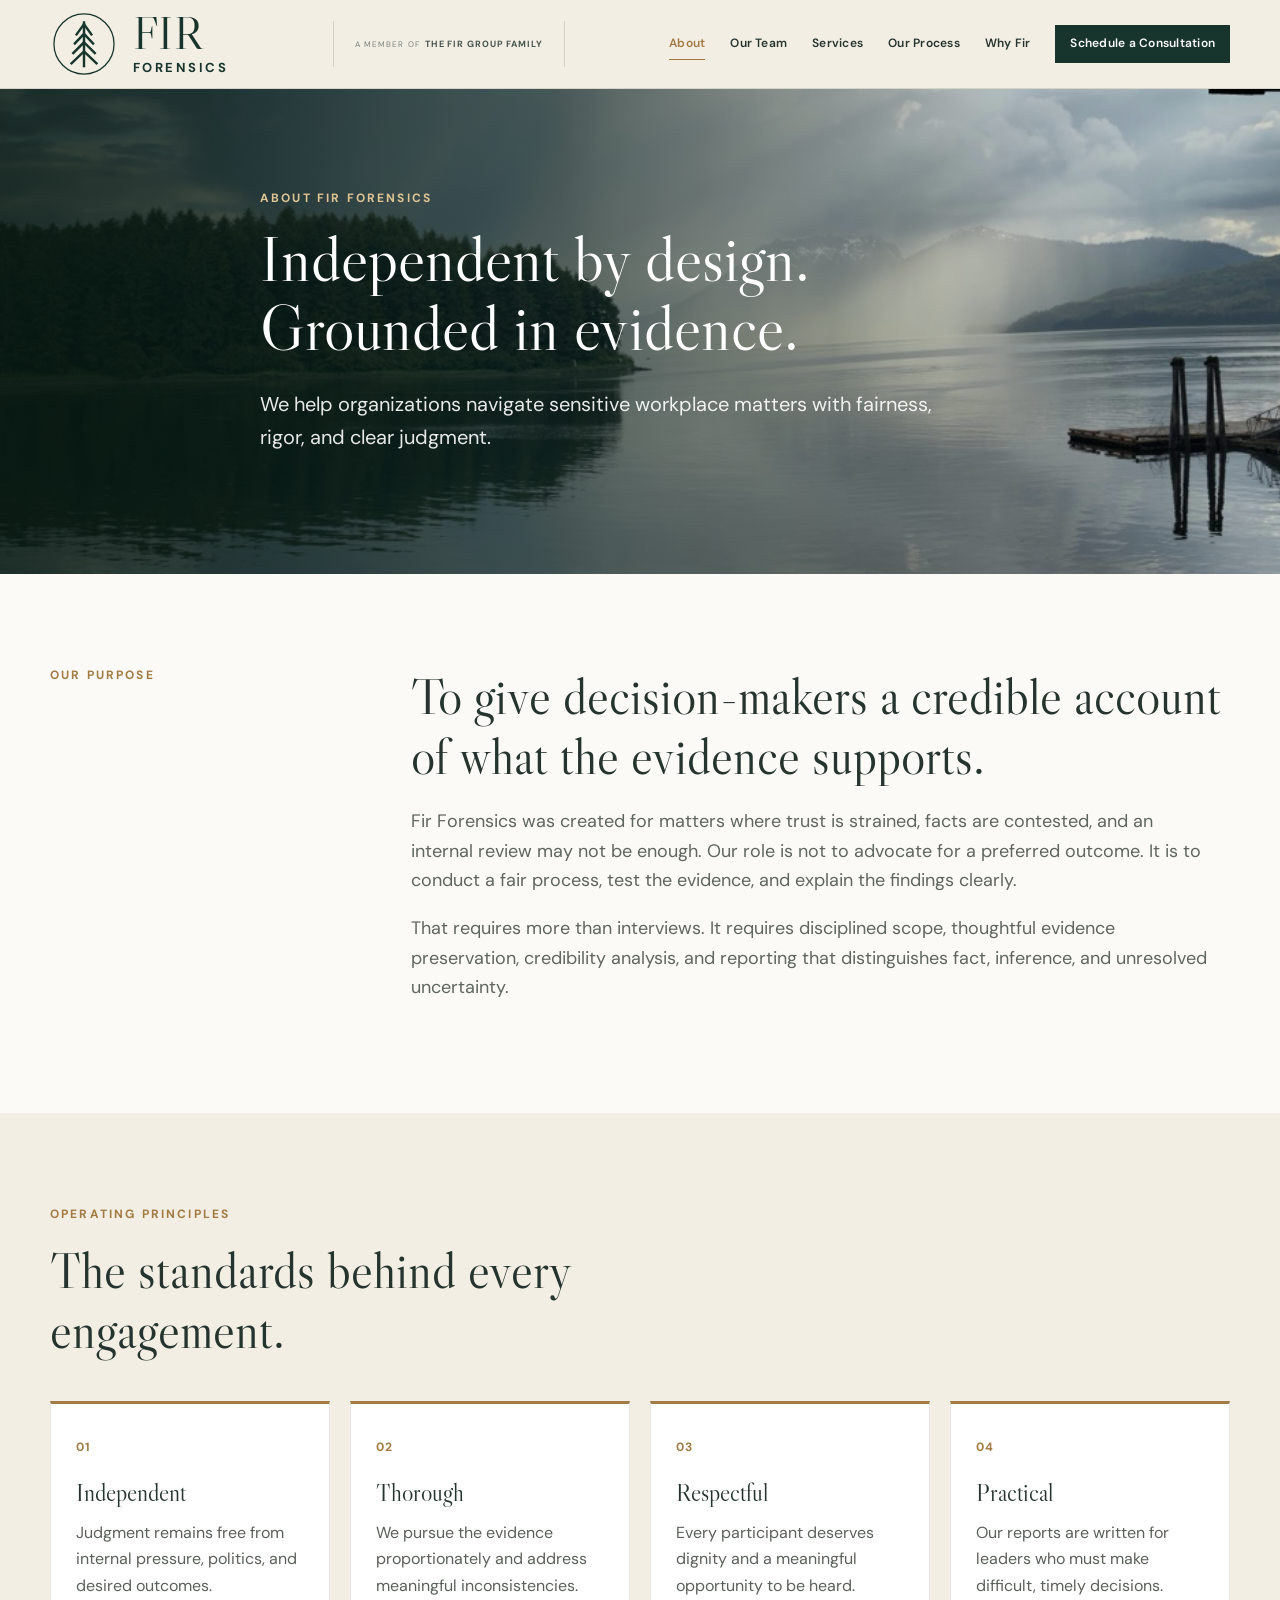
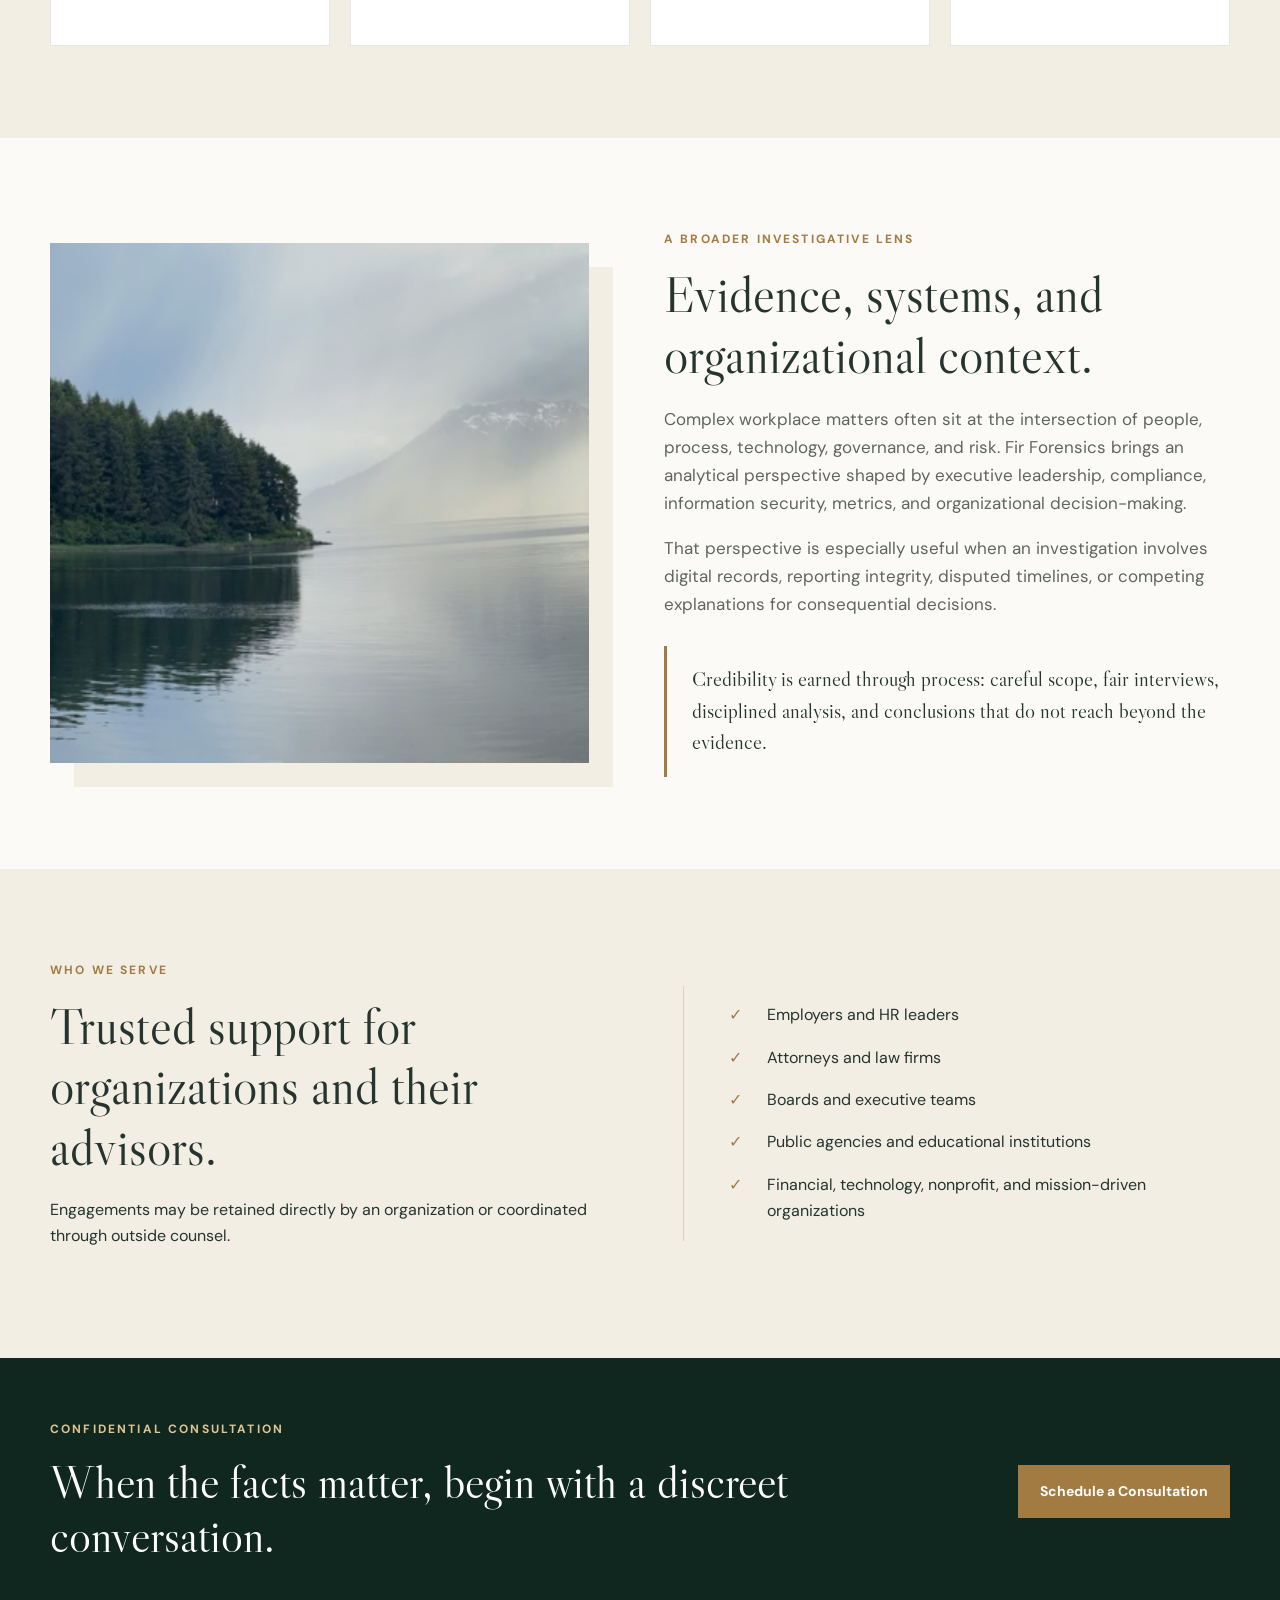
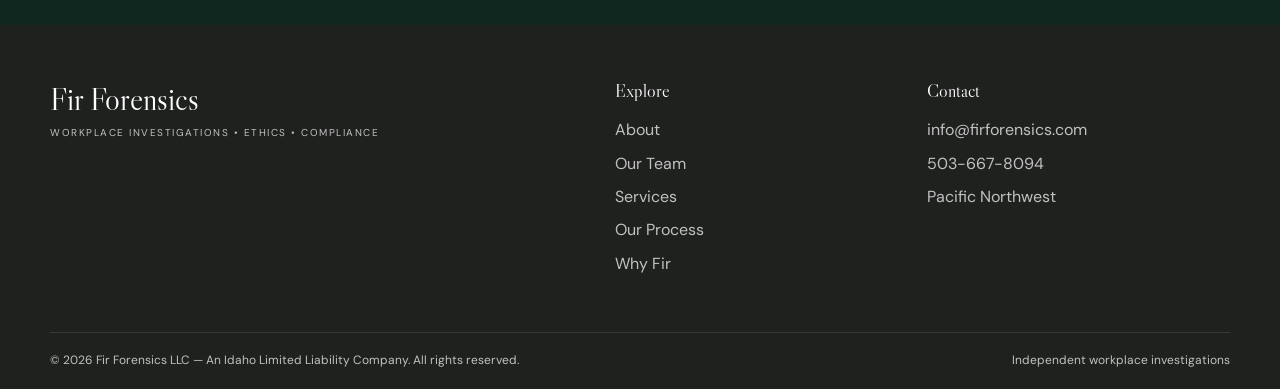
==== commit 04e93f4b: "Add direct consultation booking to about.html" ====
--- a/about.html
+++ b/about.html
@@ -13,7 +13,7 @@
       <a href="services.html" data-page="services">Services</a>
       <a href="process.html" data-page="process">Our Process</a>
       <a href="why-fir.html" data-page="why">Why Fir</a>
-      <a class="nav-cta" href="contact.html" data-page="contact">Confidential Consultation</a>
+      <a class="nav-cta" href="https://calendar.app.google/bgcQuGn9PpD5C9JCA" target="_blank" rel="noopener">Schedule a Consultation</a>
     </nav>
   </div>
 </header><main id="main">
@@ -24,7 +24,7 @@
 <section class="section cream"><div class="container who-grid"><div><p class="eyebrow">Who we serve</p><h2>Trusted support for organizations and their advisors.</h2><p>Engagements may be retained directly by an organization or coordinated through outside counsel.</p></div><div class="audience-list"><p><span>✓</span>Employers and HR leaders</p><p><span>✓</span>Attorneys and law firms</p><p><span>✓</span>Boards and executive teams</p><p><span>✓</span>Public agencies and educational institutions</p><p><span>✓</span>Financial, technology, nonprofit, and mission-driven organizations</p></div></div></section></main><section class="final-cta">
   <div class="container final-cta-inner">
     <div><p class="eyebrow light">Confidential consultation</p><h2>When the facts matter, begin with a discreet conversation.</h2></div>
-    <a class="button button-gold" href="mailto:info@firforensics.com?subject=Confidential%20Consultation%20Request&body=Please%20share%20a%20brief%20description%20of%20the%20matter%2C%20your%20organization%2C%20general%20timing%2C%20and%20the%20best%20way%20to%20reach%20you.%0A%0A%28No%20need%20to%20include%20sensitive%20names%20or%20detailed%20allegations%20at%20this%20stage.%29">Discuss Your Matter</a>
+    <a class="button button-gold" href="https://calendar.app.google/bgcQuGn9PpD5C9JCA" target="_blank" rel="noopener">Schedule a Consultation</a>
   </div>
 </section>
 <footer class="site-footer">
